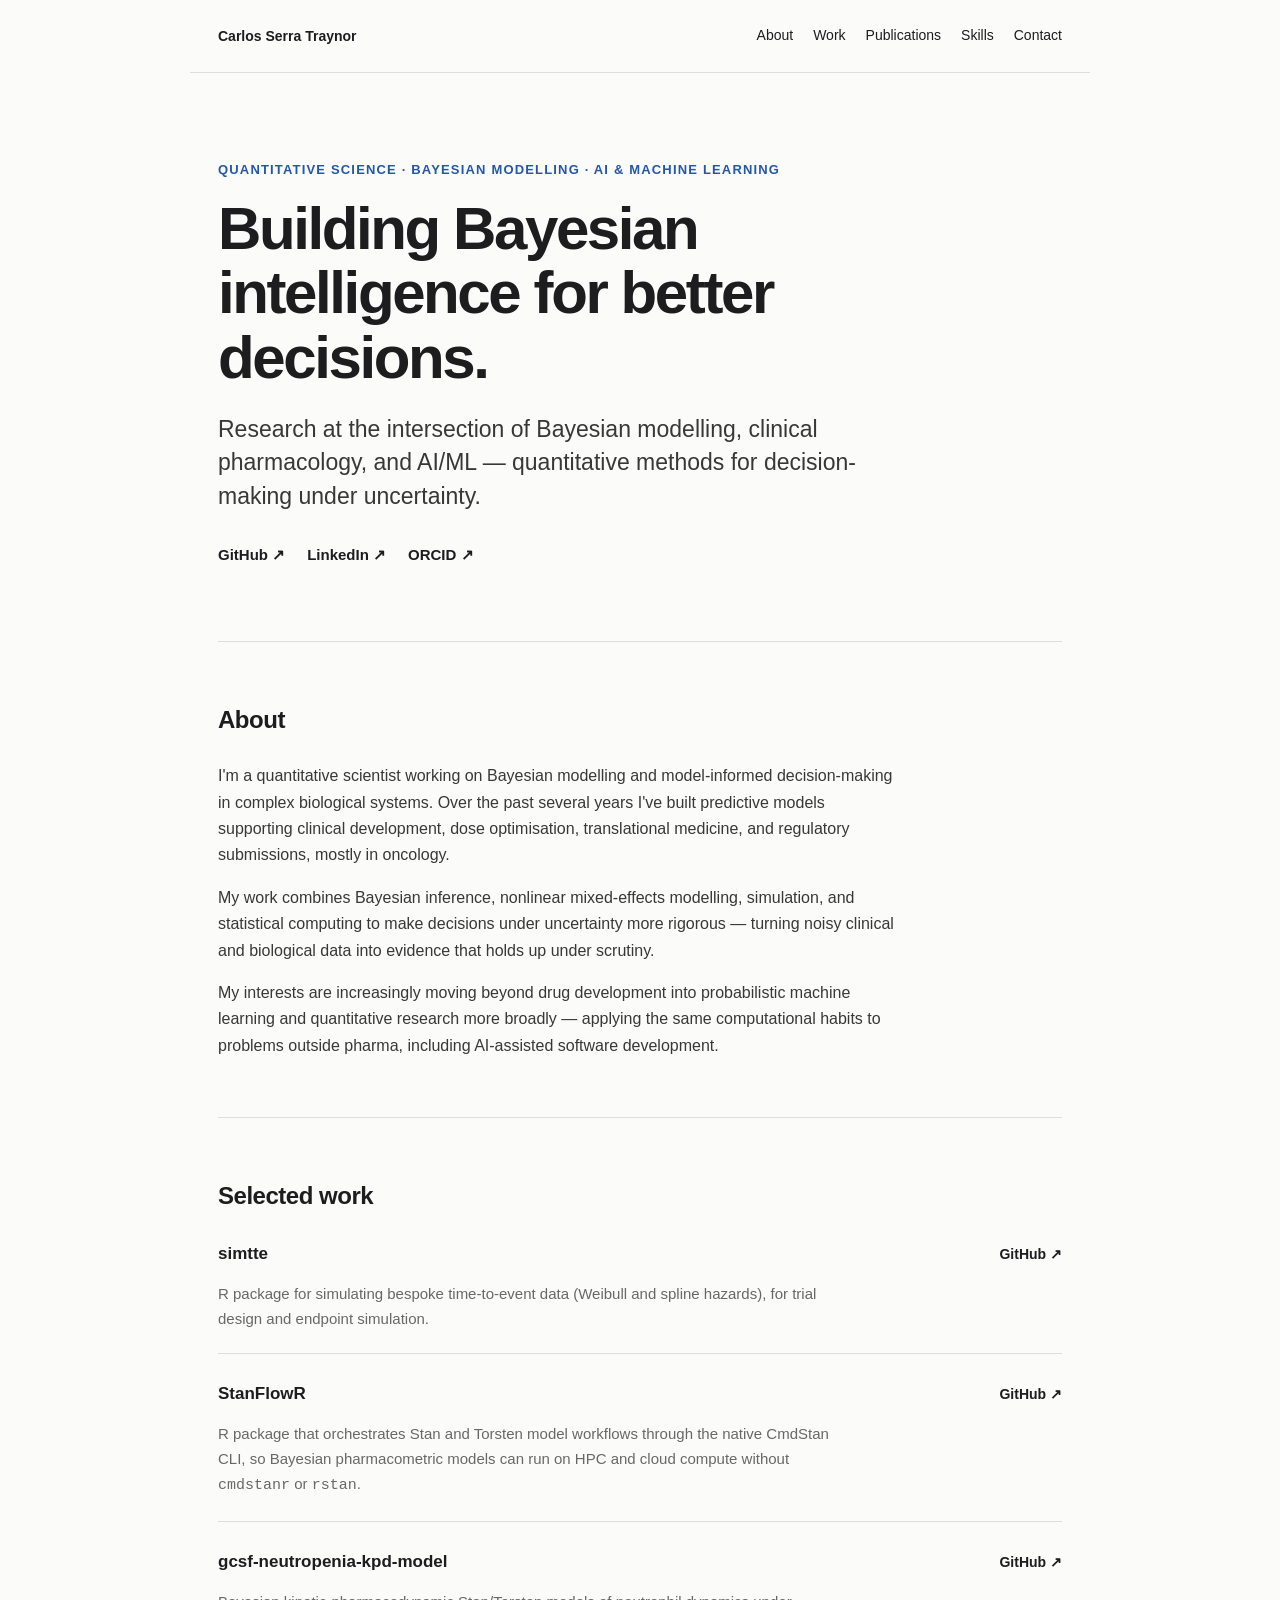
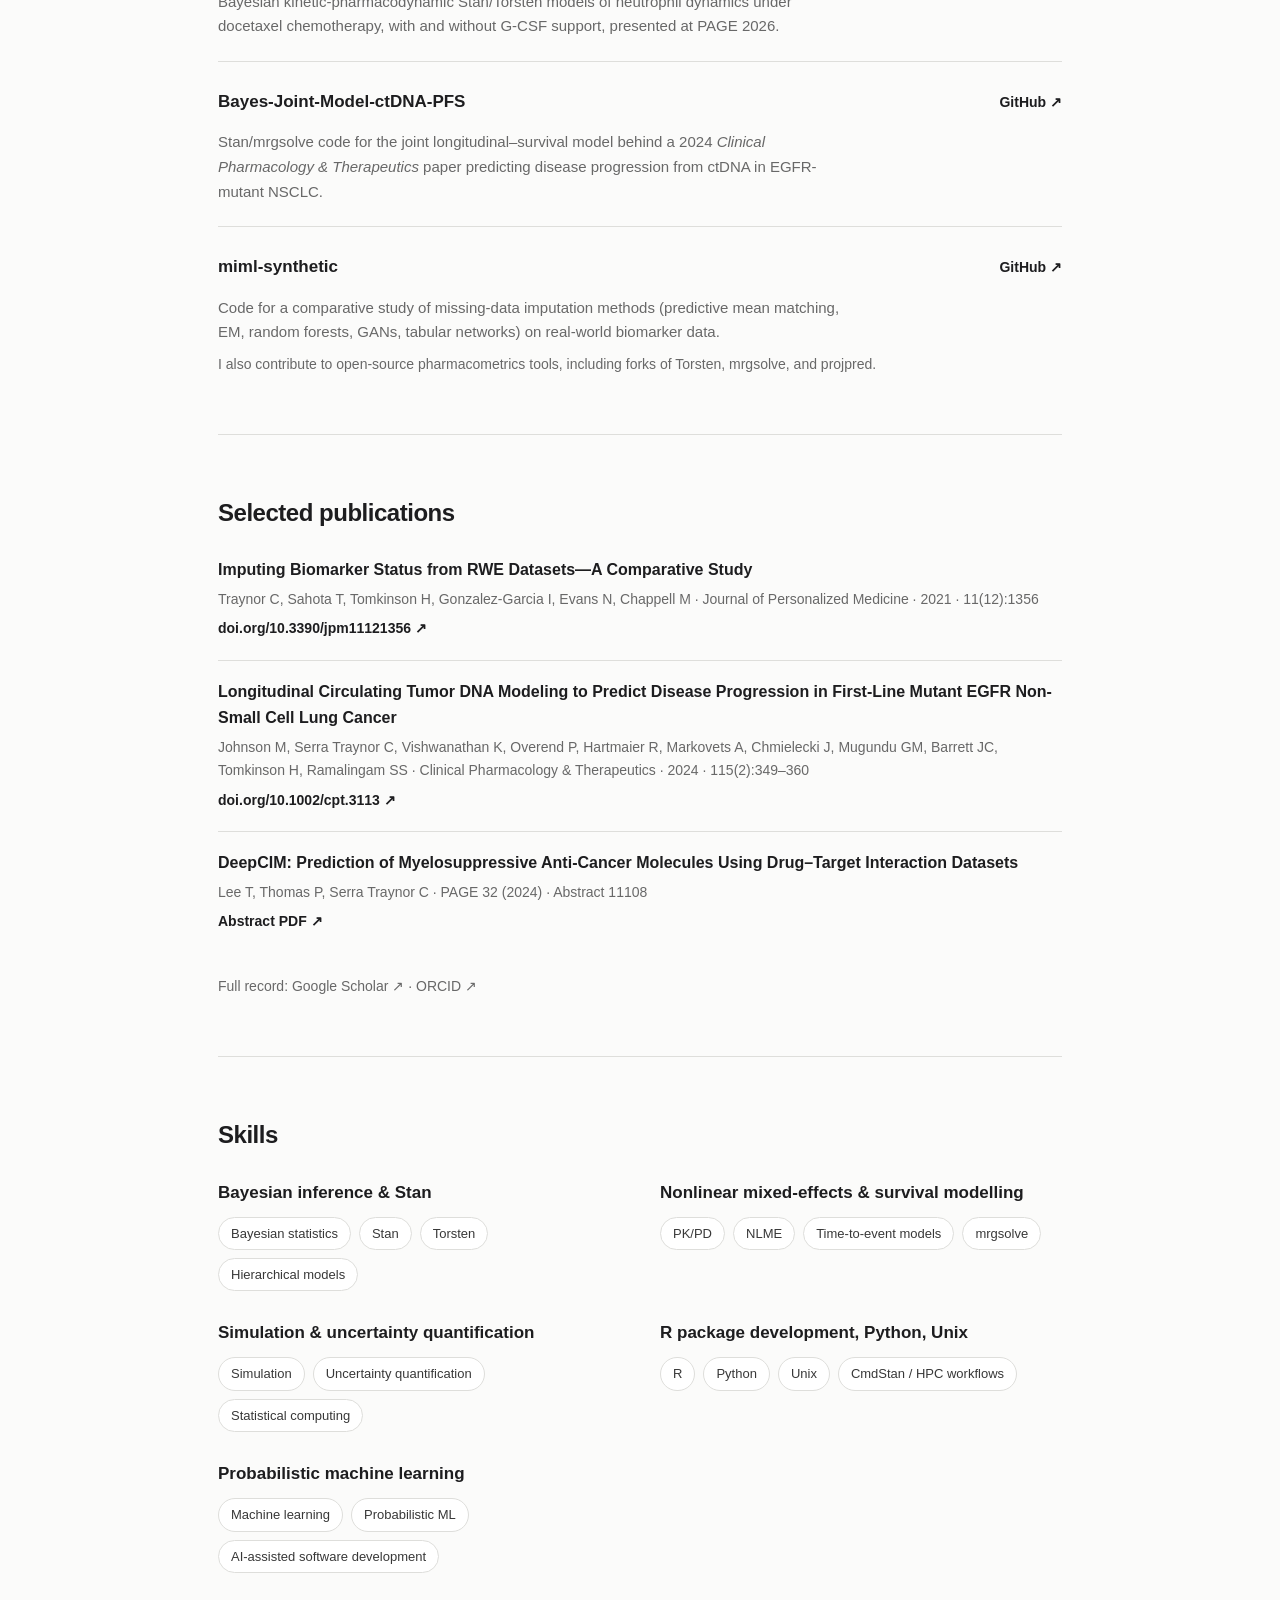
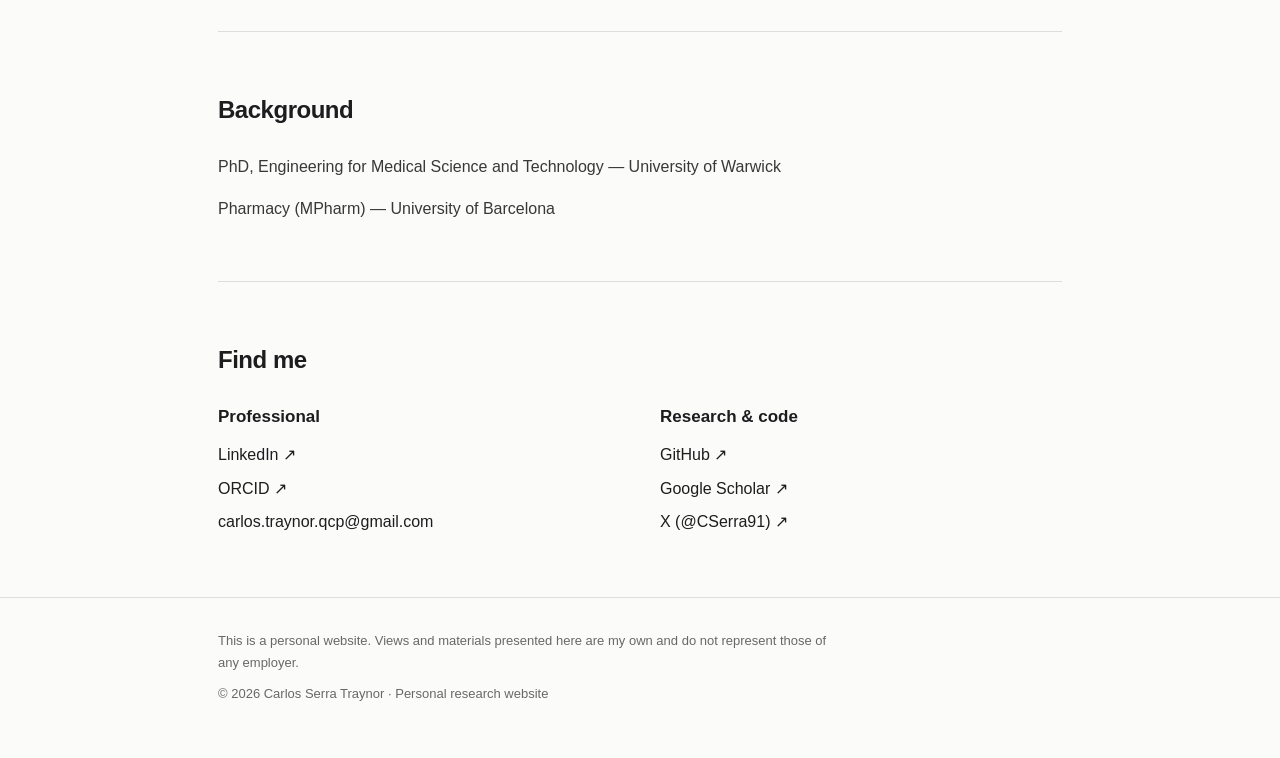
==== index.html @ ec0debb1 "Initial website" ====
<!doctype html>
<html lang="en">
<head>
  <meta charset="utf-8">
  <meta name="viewport" content="width=device-width, initial-scale=1">
  <meta name="description" content="Personal research site of Carlos Serra Traynor — Bayesian modelling, pharmacometrics, and AI/ML research, software, and publications.">
  <meta name="color-scheme" content="light dark">
  <link rel="canonical" href="https://csetraynor.github.io/">
  <title>Carlos Serra Traynor — Quantitative Scientist</title>

  <!-- Open Graph -->
  <meta property="og:type" content="profile">
  <meta property="og:title" content="Carlos Serra Traynor — Quantitative Scientist">
  <meta property="og:description" content="Bayesian modelling, pharmacometrics, and AI/ML research, software, and publications.">
  <meta property="og:url" content="https://csetraynor.github.io/">
  <meta property="og:site_name" content="Carlos Serra Traynor">

  <!-- Twitter -->
  <meta name="twitter:card" content="summary">
  <meta name="twitter:title" content="Carlos Serra Traynor — Quantitative Scientist">
  <meta name="twitter:description" content="Bayesian modelling, pharmacometrics, and AI/ML research, software, and publications.">
  <meta name="twitter:site" content="@CSerra91">

  <script type="application/ld+json">
  {
    "@context": "https://schema.org",
    "@type": "Person",
    "name": "Carlos Serra Traynor",
    "jobTitle": "Quantitative Scientist",
    "description": "Quantitative scientist working on Bayesian modelling, clinical pharmacology, and AI & machine learning.",
    "url": "https://csetraynor.github.io/",
    "email": "mailto:carlos.traynor.qcp@gmail.com",
    "sameAs": [
      "https://github.com/csetraynor",
      "https://x.com/CSerra91",
      "https://www.linkedin.com/in/carlos-serra-traynor/",
      "https://orcid.org/0000-0002-3753-7552",
      "https://scholar.google.com/citations?user=WjwRvO8AAAAJ&hl=en"
    ],
    "alumniOf": [
      { "@type": "CollegeOrUniversity", "name": "University of Warwick" },
      { "@type": "CollegeOrUniversity", "name": "University of Barcelona" }
    ]
  }
  </script>

  <style>
    :root {
      --bg: #fbfbfa;
      --surface: #ffffff;
      --text: #1d1d1f;
      --text-lead: #383838;
      --muted: #686868;
      --line: #dededb;
      --accent: #2457a6;
      --accent-contrast: #ffffff;
      --focus: #b3560c;
      --max: 900px;
    }

    @media (prefers-color-scheme: dark) {
      :root:not([data-theme="light"]) {
        --bg: #16171a;
        --surface: #1d1e22;
        --text: #eeeeef;
        --text-lead: #d3d3d6;
        --muted: #9a9aa0;
        --line: #33343a;
        --accent: #7aa7e6;
        --accent-contrast: #10131c;
        --focus: #ffb454;
      }
    }
    :root[data-theme="dark"] {
      --bg: #16171a;
      --surface: #1d1e22;
      --text: #eeeeef;
      --text-lead: #d3d3d6;
      --muted: #9a9aa0;
      --line: #33343a;
      --accent: #7aa7e6;
      --accent-contrast: #10131c;
      --focus: #ffb454;
    }

    * { box-sizing: border-box; }

    html {
      scroll-behavior: smooth;
    }
    @media (prefers-reduced-motion: reduce) {
      html { scroll-behavior: auto; }
      * { animation-duration: 0.001ms !important; animation-iteration-count: 1 !important; transition-duration: 0.001ms !important; }
    }

    body {
      margin: 0;
      background: var(--bg);
      color: var(--text);
      font-family: -apple-system, BlinkMacSystemFont, "Segoe UI", Helvetica, Arial, sans-serif;
      line-height: 1.65;
    }

    .wrap { max-width: var(--max); margin: 0 auto; padding-left: 28px; padding-right: 28px; }

    .skip-link {
      position: absolute; left: -9999px; top: 0; z-index: 100;
      background: var(--accent); color: var(--accent-contrast);
      padding: 12px 18px; border-radius: 0 0 6px 0; font-size: 14px; font-weight: 600;
    }
    .skip-link:focus {
      left: 0;
    }

    a { color: inherit; text-decoration: none; border-bottom: 1px solid transparent; }
    a:hover { color: var(--accent); border-bottom-color: var(--accent); }
    a:focus-visible,
    button:focus-visible {
      outline: 2px solid var(--focus);
      outline-offset: 3px;
      border-radius: 2px;
    }

    nav {
      display: flex; justify-content: space-between; align-items: center;
      padding-top: 24px; padding-bottom: 24px; border-bottom: 1px solid var(--line);
      font-size: 14px;
    }
    nav .name { font-weight: 650; }
    nav .links { display: flex; gap: 20px; flex-wrap: wrap; }

    .hero { padding: 86px 0 72px; }
    .eyebrow {
      color: var(--accent); font-size: 13px; font-weight: 700;
      letter-spacing: .09em; text-transform: uppercase;
    }
    h1 {
      font-size: clamp(38px, 6.5vw, 60px); line-height: 1.08;
      letter-spacing: -.04em; margin: 14px 0 22px; max-width: 780px;
    }
    .lead {
      font-size: clamp(19px, 2.5vw, 23px); line-height: 1.45;
      max-width: 700px; color: var(--text-lead);
    }
    .hero-links {
      margin-top: 30px; display: flex; flex-wrap: wrap; gap: 10px 22px; font-size: 15px;
    }
    .hero-links a { font-weight: 600; }

    section { padding: 58px 0; border-top: 1px solid var(--line); }
    section > h2:first-child,
    section > .section-head { margin-top: 0; }
    h2 { font-size: 24px; letter-spacing: -.02em; margin: 0 0 24px; }
    h3 { font-size: 17px; margin: 0 0 6px; }
    p { margin: 0 0 16px; }
    p:last-child { margin-bottom: 0; }

    .prose { max-width: 680px; }
    .prose p { color: var(--text-lead); }

    .work-list {
      display: grid; gap: 26px;
    }
    .work-item {
      display: grid; grid-template-columns: 1fr auto; gap: 8px 20px;
      align-items: baseline; padding-bottom: 22px; border-bottom: 1px solid var(--line);
    }
    .work-item:last-child { border-bottom: 0; padding-bottom: 0; }
    .work-item h3 { grid-column: 1; }
    .work-item .work-link { grid-column: 2; grid-row: 1; font-size: 14px; font-weight: 600; white-space: nowrap; }
    .work-item p { grid-column: 1 / -1; color: var(--muted); font-size: 15px; max-width: 640px; }
    .contrib-note { margin-top: 8px; color: var(--muted); font-size: 14px; }

    .publication {
      padding: 18px 0; border-top: 1px solid var(--line);
    }
    .publication:first-of-type { border-top: 0; padding-top: 0; }
    .pub-title { font-weight: 600; }
    .pub-meta { color: var(--muted); font-size: 14px; margin-top: 5px; }
    .pub-link { font-size: 14px; font-weight: 600; display: inline-block; margin-top: 6px; }
    .pub-note { margin-top: 22px; color: var(--muted); font-size: 14px; }

    .skills-grid {
      display: grid; grid-template-columns: repeat(2, minmax(0, 1fr)); gap: 28px 40px;
    }
    .skill-group h3 { margin-bottom: 10px; }
    .pill-list { display: flex; flex-wrap: wrap; gap: 8px; }
    .pill {
      border: 1px solid var(--line); border-radius: 999px;
      padding: 5px 12px; font-size: 13px; color: var(--text-lead);
      background: var(--surface);
    }

    .contact-grid {
      display: grid; grid-template-columns: repeat(2, minmax(0, 1fr)); gap: 28px 40px;
    }
    .contact-grid h3 { margin-bottom: 8px; }
    .contact-grid p { margin: 0; }
    .contact-grid a { display: inline-block; padding: 3px 0; }

    footer {
      border-top: 1px solid var(--line); padding: 32px 0 55px;
      color: var(--muted); font-size: 13px;
    }
    footer .disclaimer { margin: 0 0 10px; max-width: 620px; }
    footer .copyright { margin: 0; }

    @media (max-width: 650px) {
      .wrap { padding-left: 20px; padding-right: 20px; }
      nav .links { gap: 14px; font-size: 13px; }
      .hero { padding: 54px 0 46px; }
      .skills-grid, .contact-grid { grid-template-columns: 1fr; gap: 24px; }
      .work-item { grid-template-columns: 1fr; }
      .work-item .work-link { grid-column: 1; grid-row: auto; }
    }
  </style>
</head>

<body>
  <a class="skip-link" href="#main">Skip to content</a>
  <header class="site-header">
    <nav class="wrap" aria-label="Section navigation">
      <div class="name">Carlos Serra Traynor</div>
      <div class="links">
        <a href="#about">About</a>
        <a href="#work">Work</a>
        <a href="#publications">Publications</a>
        <a href="#skills">Skills</a>
        <a href="#contact">Contact</a>
      </div>
    </nav>
  </header>

  <main id="main" class="wrap">
    <div class="hero">
      <p class="eyebrow">Quantitative Science · Bayesian Modelling · AI &amp; Machine Learning</p>
      <h1>Building Bayesian intelligence for better decisions.</h1>
      <p class="lead">
        Research at the intersection of Bayesian modelling, clinical pharmacology,
        and AI/ML — quantitative methods for decision-making under uncertainty.
      </p>
      <div class="hero-links">
        <a href="https://github.com/csetraynor" rel="me noopener" target="_blank">GitHub ↗</a>
        <a href="https://www.linkedin.com/in/carlos-serra-traynor/" rel="me noopener" target="_blank">LinkedIn ↗</a>
        <a href="https://orcid.org/0000-0002-3753-7552" rel="me noopener" target="_blank">ORCID ↗</a>
      </div>
    </div>

    <section id="about" aria-labelledby="about-heading">
      <h2 id="about-heading">About</h2>
      <div class="prose">
        <p>
          I'm a quantitative scientist working on Bayesian modelling and
          model-informed decision-making in complex biological systems. Over
          the past several years I've built predictive models supporting
          clinical development, dose optimisation, translational medicine, and
          regulatory submissions, mostly in oncology.
        </p>
        <p>
          My work combines Bayesian inference, nonlinear mixed-effects
          modelling, simulation, and statistical computing to make
          decisions under uncertainty more rigorous — turning noisy clinical
          and biological data into evidence that holds up under scrutiny.
        </p>
        <p>
          My interests are increasingly moving beyond drug development into
          probabilistic machine learning and quantitative research more
          broadly — applying the same computational habits to problems
          outside pharma, including AI-assisted software development.
        </p>
      </div>
    </section>

    <section id="work" aria-labelledby="work-heading">
      <h2 id="work-heading">Selected work</h2>
      <div class="work-list">
        <div class="work-item">
          <h3>simtte</h3>
          <a class="work-link" href="https://github.com/csetraynor/simtte" rel="noopener" target="_blank">GitHub ↗</a>
          <p>R package for simulating bespoke time-to-event data (Weibull and spline hazards), for trial design and endpoint simulation.</p>
        </div>
        <div class="work-item">
          <h3>StanFlowR</h3>
          <a class="work-link" href="https://github.com/csetraynor/StanFlowR" rel="noopener" target="_blank">GitHub ↗</a>
          <p>R package that orchestrates Stan and Torsten model workflows through the native CmdStan CLI, so Bayesian pharmacometric models can run on HPC and cloud compute without <code>cmdstanr</code> or <code>rstan</code>.</p>
        </div>
        <div class="work-item">
          <h3>gcsf-neutropenia-kpd-model</h3>
          <a class="work-link" href="https://github.com/csetraynor/gcsf-neutropenia-kpd-model" rel="noopener" target="_blank">GitHub ↗</a>
          <p>Bayesian kinetic-pharmacodynamic Stan/Torsten models of neutrophil dynamics under docetaxel chemotherapy, with and without G-CSF support, presented at PAGE 2026.</p>
        </div>
        <div class="work-item">
          <h3>Bayes-Joint-Model-ctDNA-PFS</h3>
          <a class="work-link" href="https://github.com/csetraynor/Bayes-Joint-Model-ctDNA-PFS" rel="noopener" target="_blank">GitHub ↗</a>
          <p>Stan/mrgsolve code for the joint longitudinal–survival model behind a 2024 <em>Clinical Pharmacology &amp; Therapeutics</em> paper predicting disease progression from ctDNA in EGFR-mutant NSCLC.</p>
        </div>
        <div class="work-item">
          <h3>miml-synthetic</h3>
          <a class="work-link" href="https://github.com/csetraynor/miml-synthetic" rel="noopener" target="_blank">GitHub ↗</a>
          <p>Code for a comparative study of missing-data imputation methods (predictive mean matching, EM, random forests, GANs, tabular networks) on real-world biomarker data.</p>
        </div>
      </div>
      <p class="contrib-note">I also contribute to open-source pharmacometrics tools, including forks of <a href="https://github.com/metrumresearchgroup/Torsten" rel="noopener" target="_blank">Torsten</a>, <a href="https://github.com/metrumresearchgroup/mrgsolve" rel="noopener" target="_blank">mrgsolve</a>, and <a href="https://github.com/stan-dev/projpred" rel="noopener" target="_blank">projpred</a>.</p>
    </section>

    <section id="publications" aria-labelledby="publications-heading">
      <h2 id="publications-heading">Selected publications</h2>

      <div class="publication">
        <div class="pub-title">Imputing Biomarker Status from RWE Datasets—A Comparative Study</div>
        <div class="pub-meta">Traynor C, Sahota T, Tomkinson H, Gonzalez-Garcia I, Evans N, Chappell M · Journal of Personalized Medicine · 2021 · 11(12):1356</div>
        <a class="pub-link" href="https://doi.org/10.3390/jpm11121356" rel="noopener" target="_blank">doi.org/10.3390/jpm11121356 ↗</a>
      </div>

      <div class="publication">
        <div class="pub-title">Longitudinal Circulating Tumor DNA Modeling to Predict Disease Progression in First-Line Mutant EGFR Non-Small Cell Lung Cancer</div>
        <div class="pub-meta">Johnson M, Serra Traynor C, Vishwanathan K, Overend P, Hartmaier R, Markovets A, Chmielecki J, Mugundu GM, Barrett JC, Tomkinson H, Ramalingam SS · Clinical Pharmacology &amp; Therapeutics · 2024 · 115(2):349–360</div>
        <a class="pub-link" href="https://doi.org/10.1002/cpt.3113" rel="noopener" target="_blank">doi.org/10.1002/cpt.3113 ↗</a>
      </div>

      <div class="publication">
        <div class="pub-title">DeepCIM: Prediction of Myelosuppressive Anti-Cancer Molecules Using Drug–Target Interaction Datasets</div>
        <div class="pub-meta">Lee T, Thomas P, Serra Traynor C · PAGE 32 (2024) · Abstract 11108</div>
        <a class="pub-link" href="https://www.page-meeting.org/wp-content/uploads/pdf_abstracts/11108-abstract.pdf" rel="noopener" target="_blank">Abstract PDF ↗</a>
      </div>

      <p class="pub-note">Full record: <a href="https://scholar.google.com/citations?user=WjwRvO8AAAAJ&amp;hl=en" rel="noopener" target="_blank">Google Scholar ↗</a> · <a href="https://orcid.org/0000-0002-3753-7552" rel="noopener" target="_blank">ORCID ↗</a></p>
    </section>

    <section id="skills" aria-labelledby="skills-heading">
      <h2 id="skills-heading">Skills</h2>
      <div class="skills-grid">
        <div class="skill-group">
          <h3>Bayesian inference &amp; Stan</h3>
          <div class="pill-list">
            <span class="pill">Bayesian statistics</span>
            <span class="pill">Stan</span>
            <span class="pill">Torsten</span>
            <span class="pill">Hierarchical models</span>
          </div>
        </div>
        <div class="skill-group">
          <h3>Nonlinear mixed-effects &amp; survival modelling</h3>
          <div class="pill-list">
            <span class="pill">PK/PD</span>
            <span class="pill">NLME</span>
            <span class="pill">Time-to-event models</span>
            <span class="pill">mrgsolve</span>
          </div>
        </div>
        <div class="skill-group">
          <h3>Simulation &amp; uncertainty quantification</h3>
          <div class="pill-list">
            <span class="pill">Simulation</span>
            <span class="pill">Uncertainty quantification</span>
            <span class="pill">Statistical computing</span>
          </div>
        </div>
        <div class="skill-group">
          <h3>R package development, Python, Unix</h3>
          <div class="pill-list">
            <span class="pill">R</span>
            <span class="pill">Python</span>
            <span class="pill">Unix</span>
            <span class="pill">CmdStan / HPC workflows</span>
          </div>
        </div>
        <div class="skill-group">
          <h3>Probabilistic machine learning</h3>
          <div class="pill-list">
            <span class="pill">Machine learning</span>
            <span class="pill">Probabilistic ML</span>
            <span class="pill">AI-assisted software development</span>
          </div>
        </div>
      </div>
    </section>

    <section id="background" aria-labelledby="background-heading">
      <h2 id="background-heading">Background</h2>
      <div class="prose">
        <p>PhD, Engineering for Medical Science and Technology — University of Warwick</p>
        <p>Pharmacy (MPharm) — University of Barcelona</p>
      </div>
    </section>

    <section id="contact" aria-labelledby="contact-heading">
      <h2 id="contact-heading">Find me</h2>
      <div class="contact-grid">
        <div>
          <h3>Professional</h3>
          <p>
            <a href="https://www.linkedin.com/in/carlos-serra-traynor/" rel="me noopener" target="_blank">LinkedIn ↗</a><br>
            <a href="https://orcid.org/0000-0002-3753-7552" rel="me noopener" target="_blank">ORCID ↗</a><br>
            <a href="mailto:carlos.traynor.qcp@gmail.com" rel="me">carlos.traynor.qcp@gmail.com</a>
          </p>
        </div>
        <div>
          <h3>Research &amp; code</h3>
          <p>
            <a href="https://github.com/csetraynor" rel="me noopener" target="_blank">GitHub ↗</a><br>
            <a href="https://scholar.google.com/citations?user=WjwRvO8AAAAJ&amp;hl=en" rel="noopener" target="_blank">Google Scholar ↗</a><br>
            <a href="https://x.com/CSerra91" rel="me noopener" target="_blank">X (@CSerra91) ↗</a>
          </p>
        </div>
      </div>
    </section>
  </main>

  <footer class="site-footer">
    <div class="wrap">
      <p class="disclaimer">This is a personal website. Views and materials presented here are my own and do not represent those of any employer.</p>
      <p class="copyright">© 2026 Carlos Serra Traynor · Personal research website</p>
    </div>
  </footer>
</body>
</html>
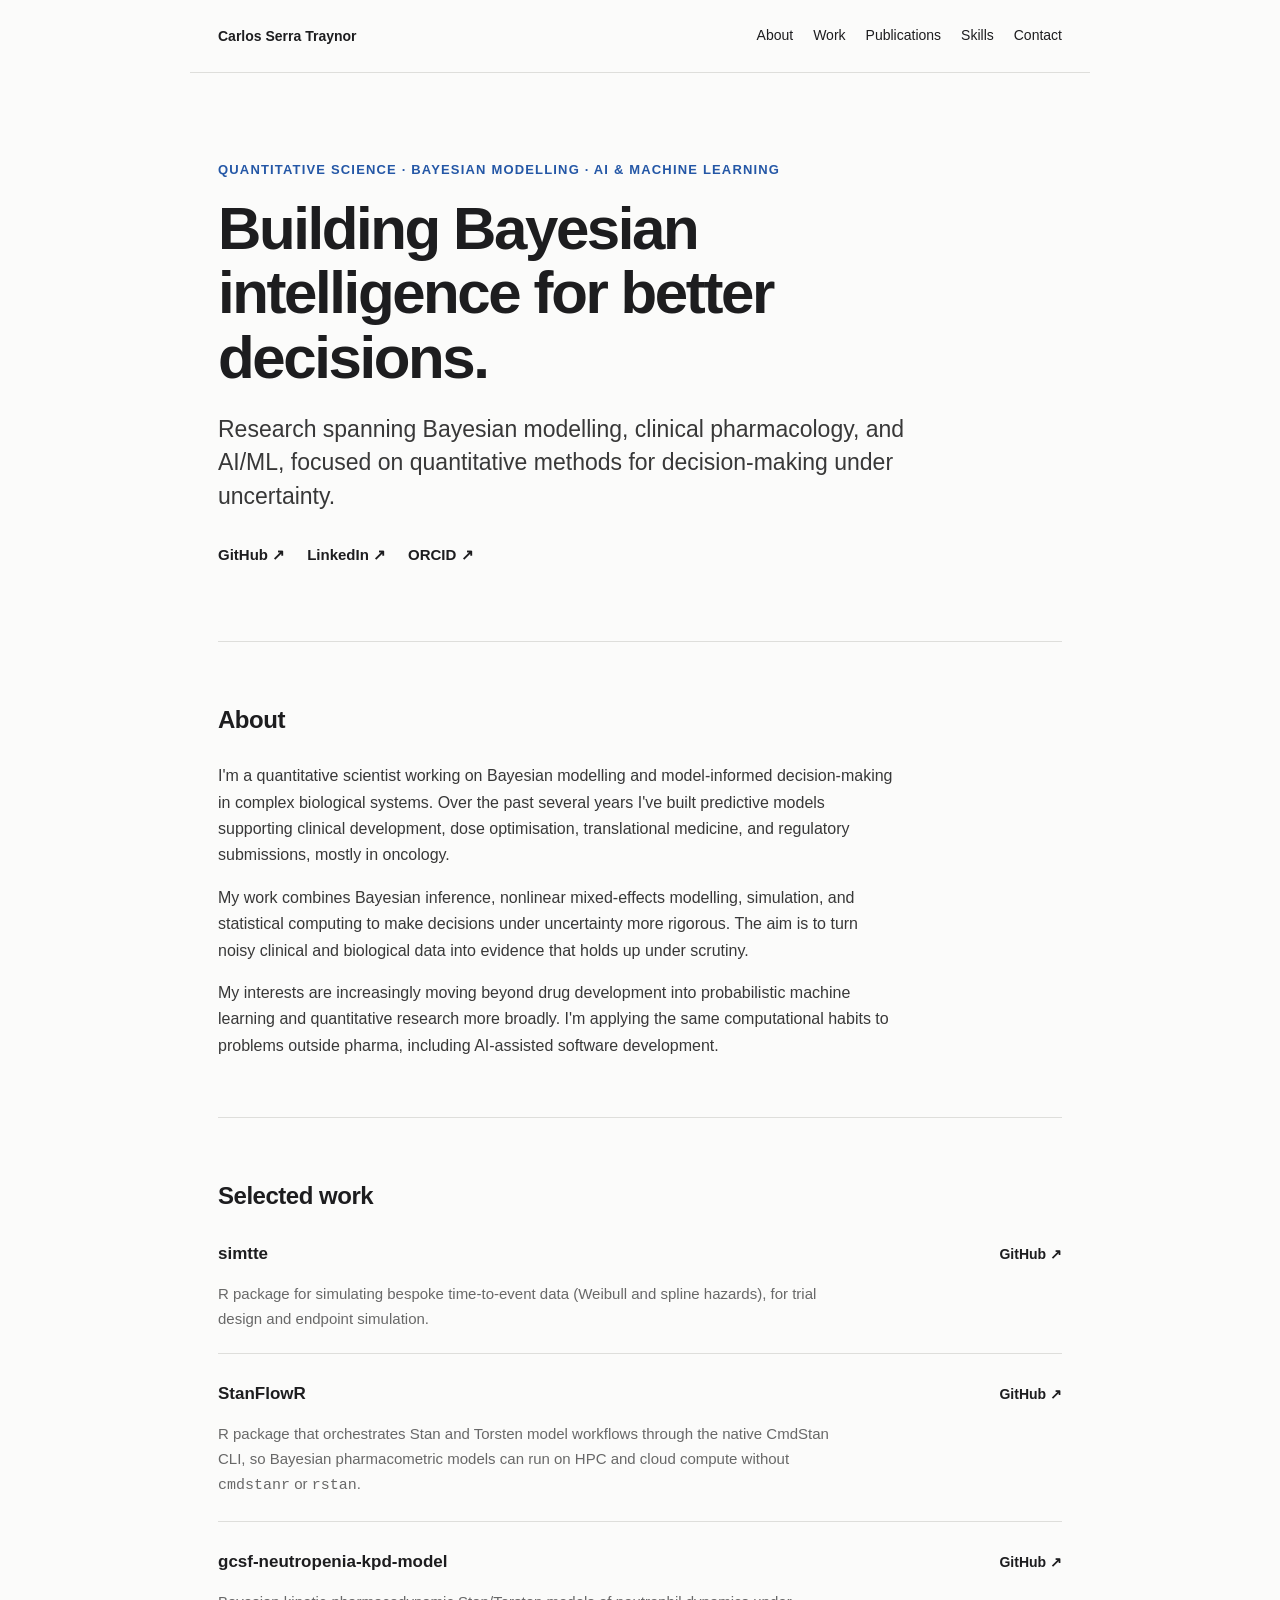
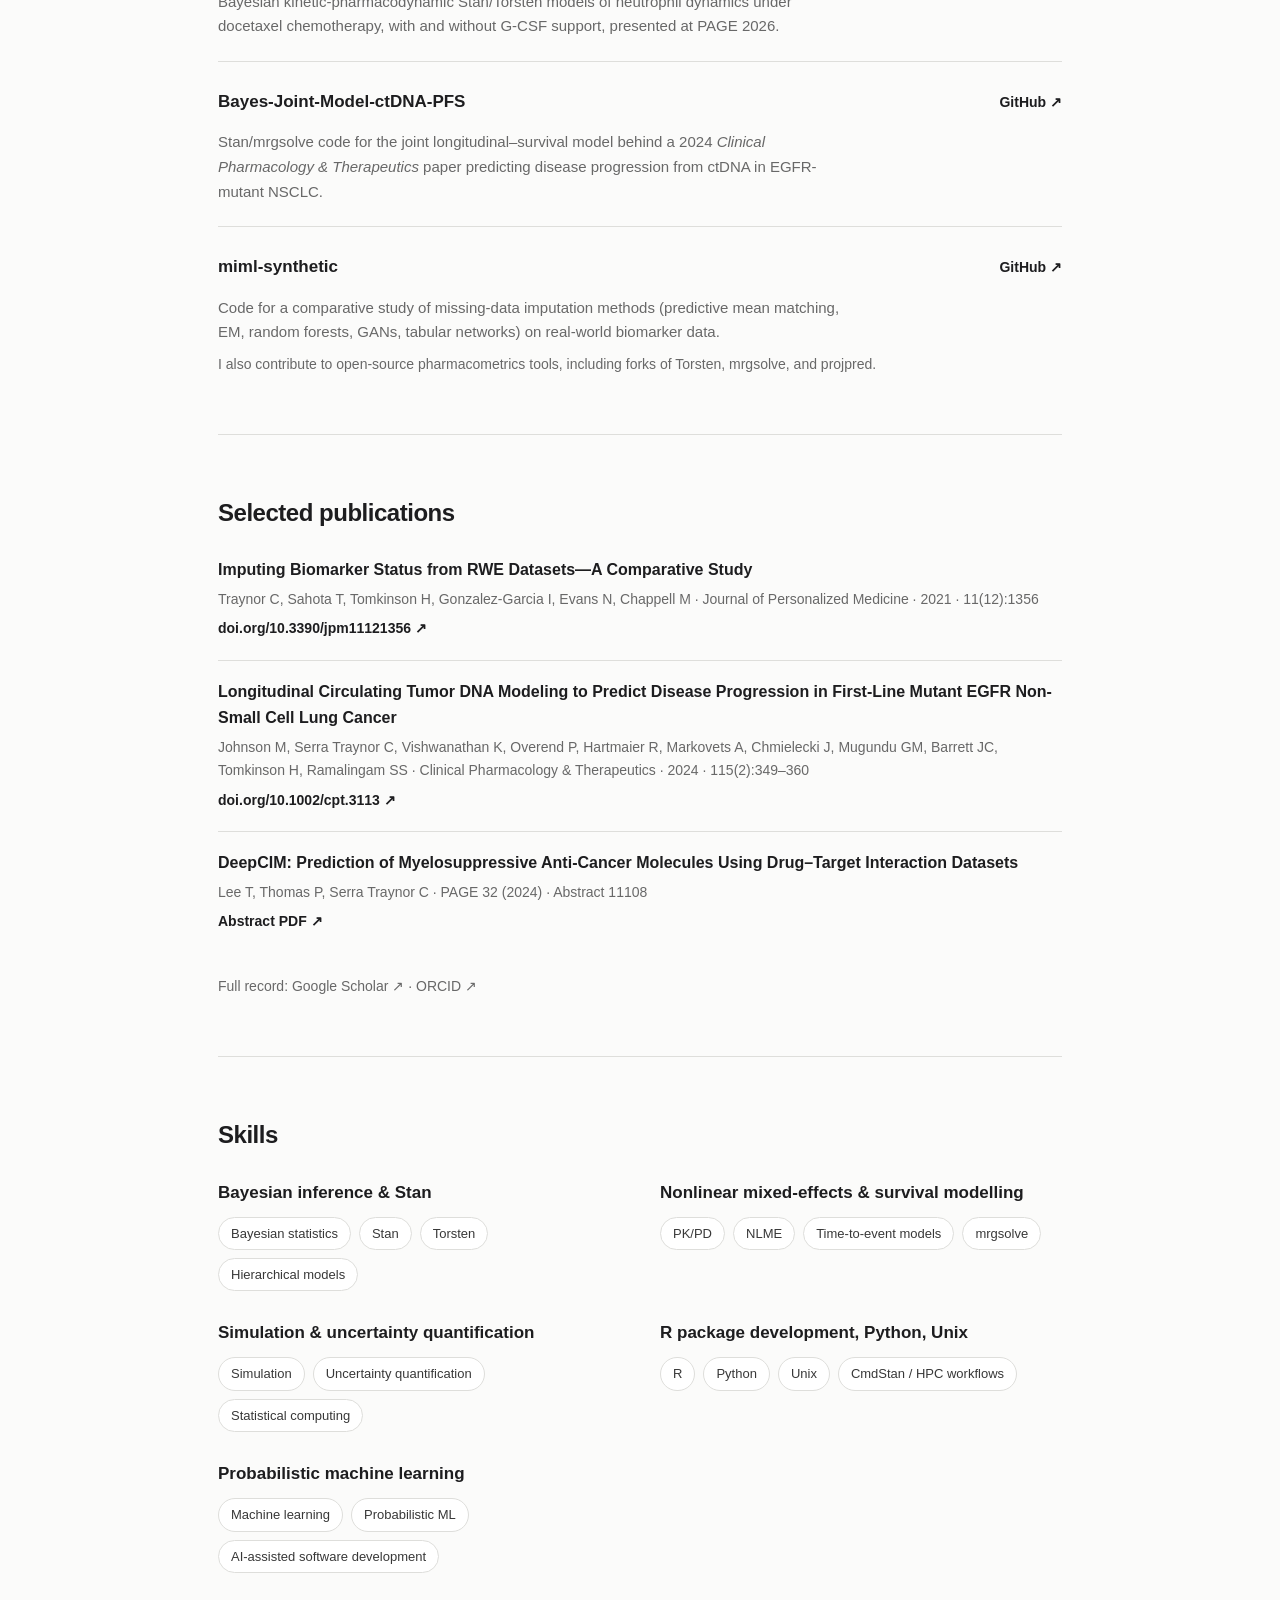
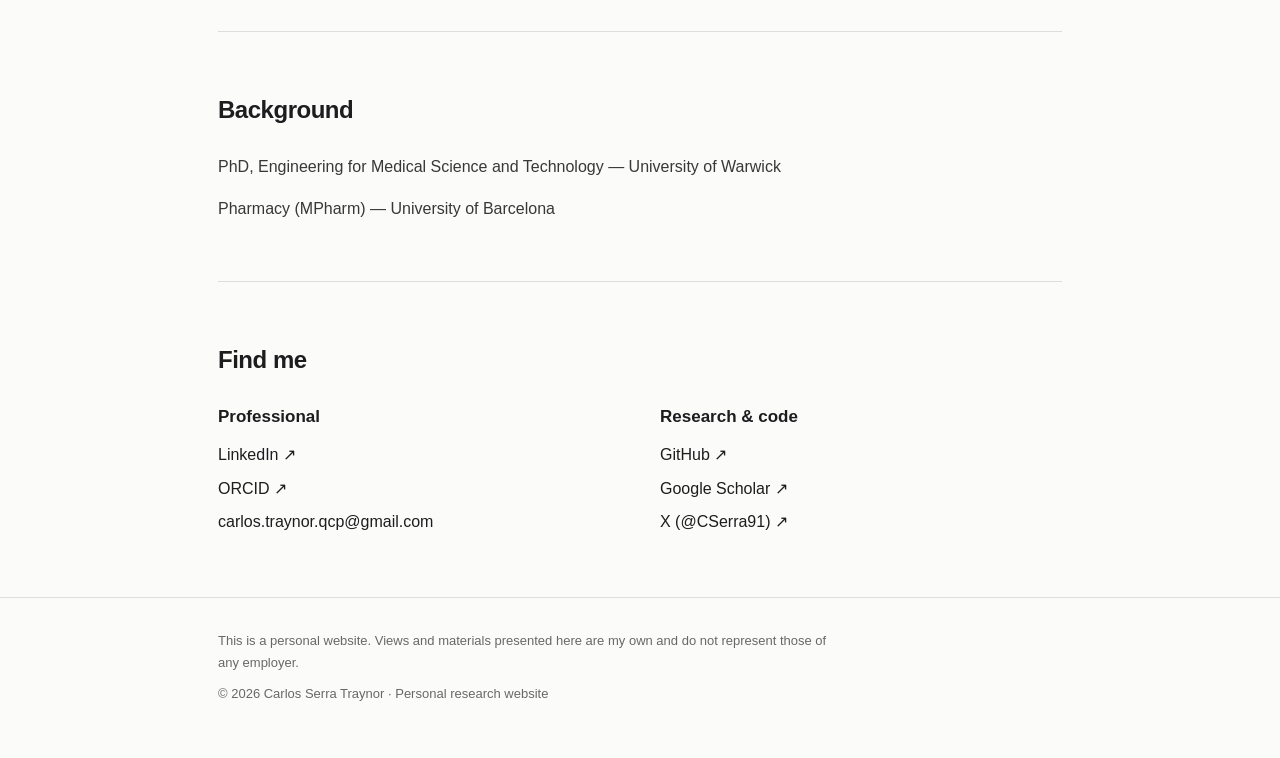
==== commit c132fd65: "update about" ====
--- a/index.html
+++ b/index.html
@@ -236,8 +236,8 @@
       <p class="eyebrow">Quantitative Science · Bayesian Modelling · AI &amp; Machine Learning</p>
       <h1>Building Bayesian intelligence for better decisions.</h1>
       <p class="lead">
-        Research at the intersection of Bayesian modelling, clinical pharmacology,
-        and AI/ML — quantitative methods for decision-making under uncertainty.
+        Research spanning Bayesian modelling, clinical pharmacology, and AI/ML, 
+        focused on quantitative methods for decision-making under uncertainty.
       </p>
       <div class="hero-links">
         <a href="https://github.com/csetraynor" rel="me noopener" target="_blank">GitHub ↗</a>
@@ -258,14 +258,14 @@
         </p>
         <p>
           My work combines Bayesian inference, nonlinear mixed-effects
-          modelling, simulation, and statistical computing to make
-          decisions under uncertainty more rigorous — turning noisy clinical
+          modelling, simulation, and statistical computing to make decisions
+          under uncertainty more rigorous. The aim is to turn noisy clinical
           and biological data into evidence that holds up under scrutiny.
         </p>
         <p>
           My interests are increasingly moving beyond drug development into
           probabilistic machine learning and quantitative research more
-          broadly — applying the same computational habits to problems
+          broadly. I'm applying the same computational habits to problems
           outside pharma, including AI-assisted software development.
         </p>
       </div>
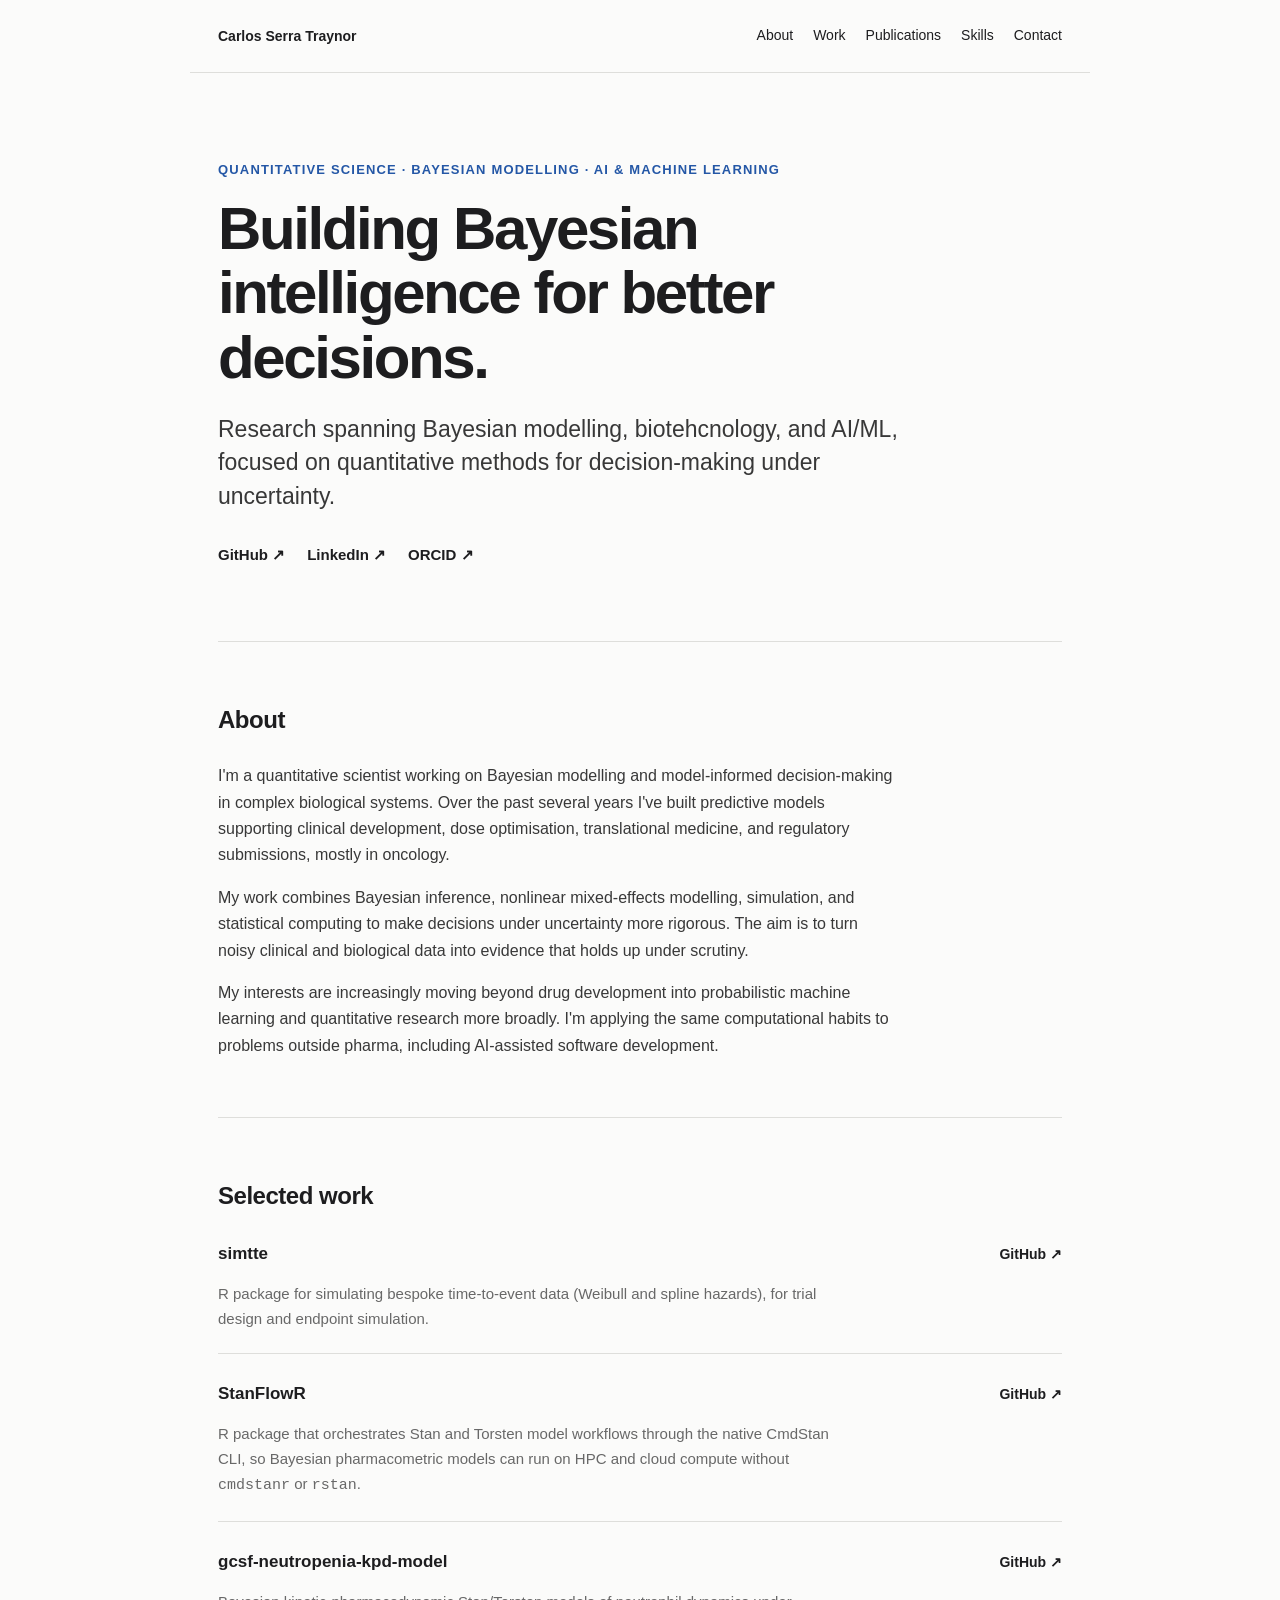
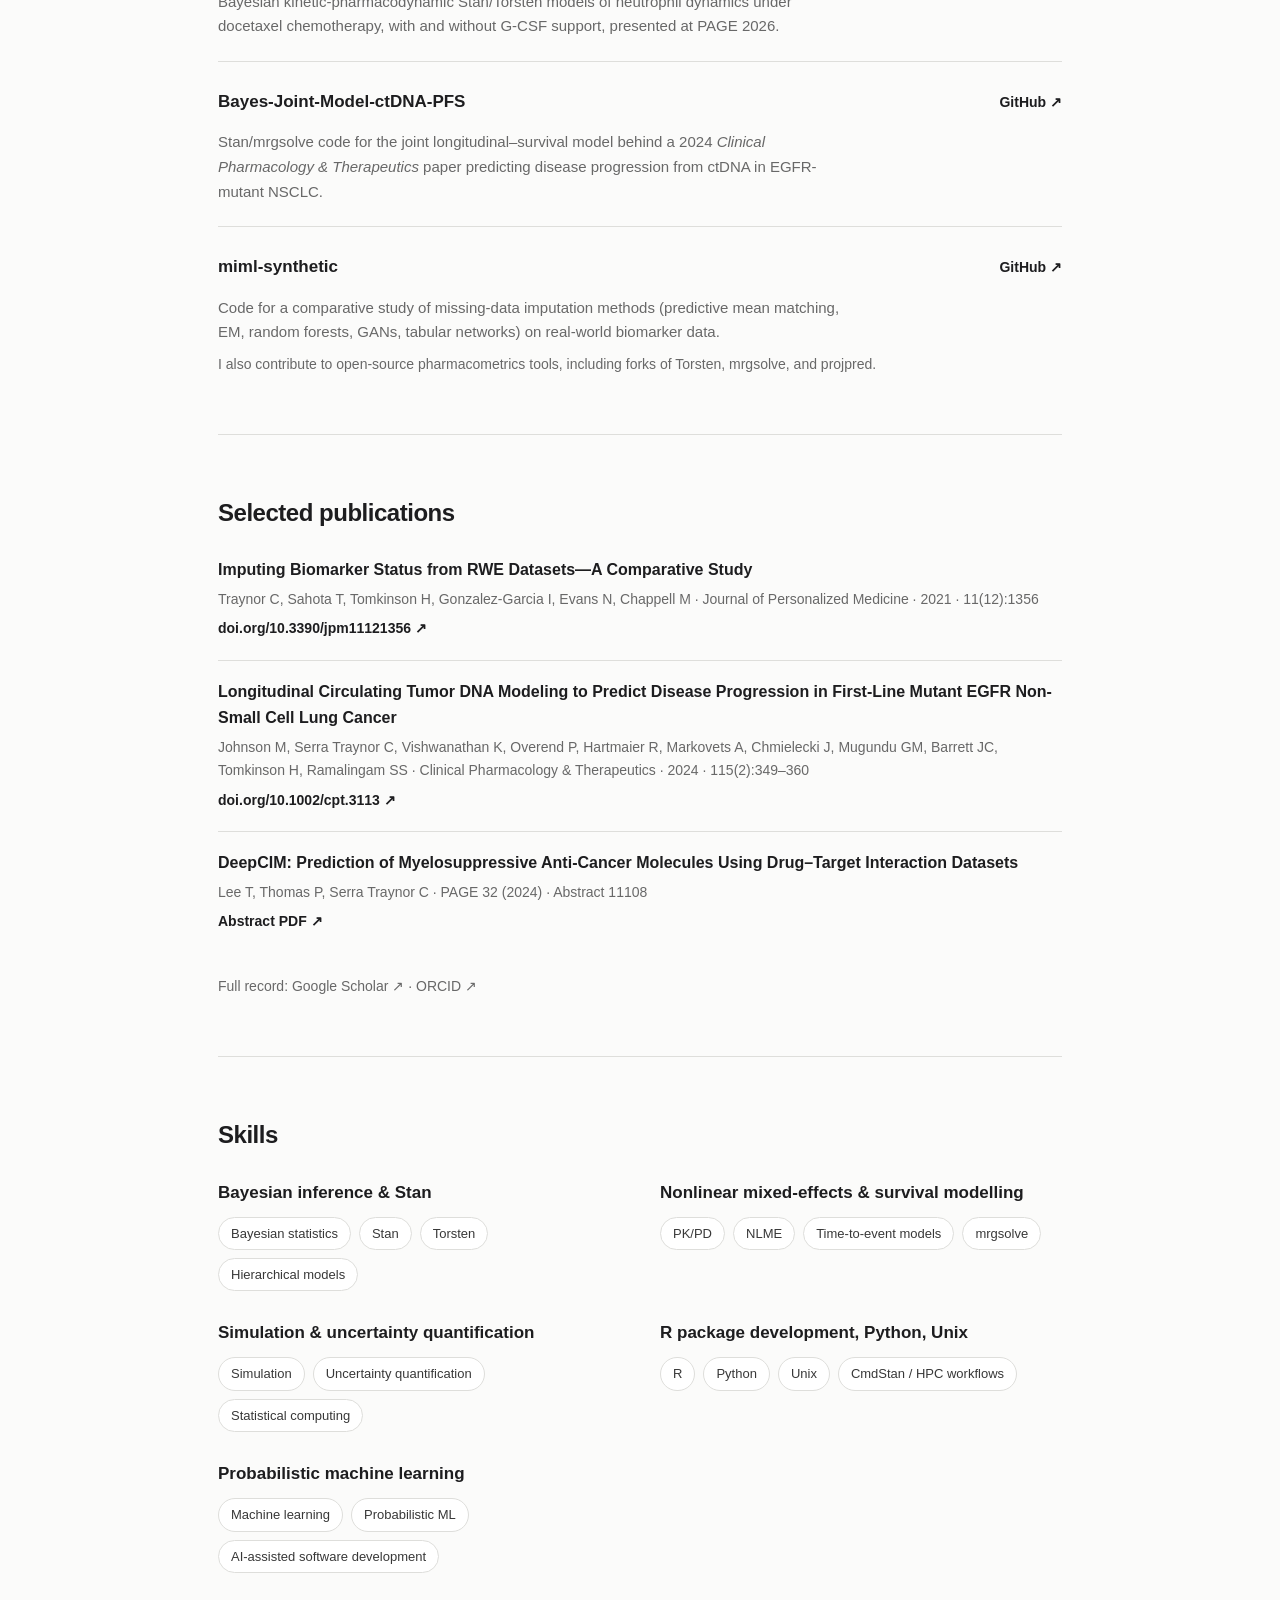
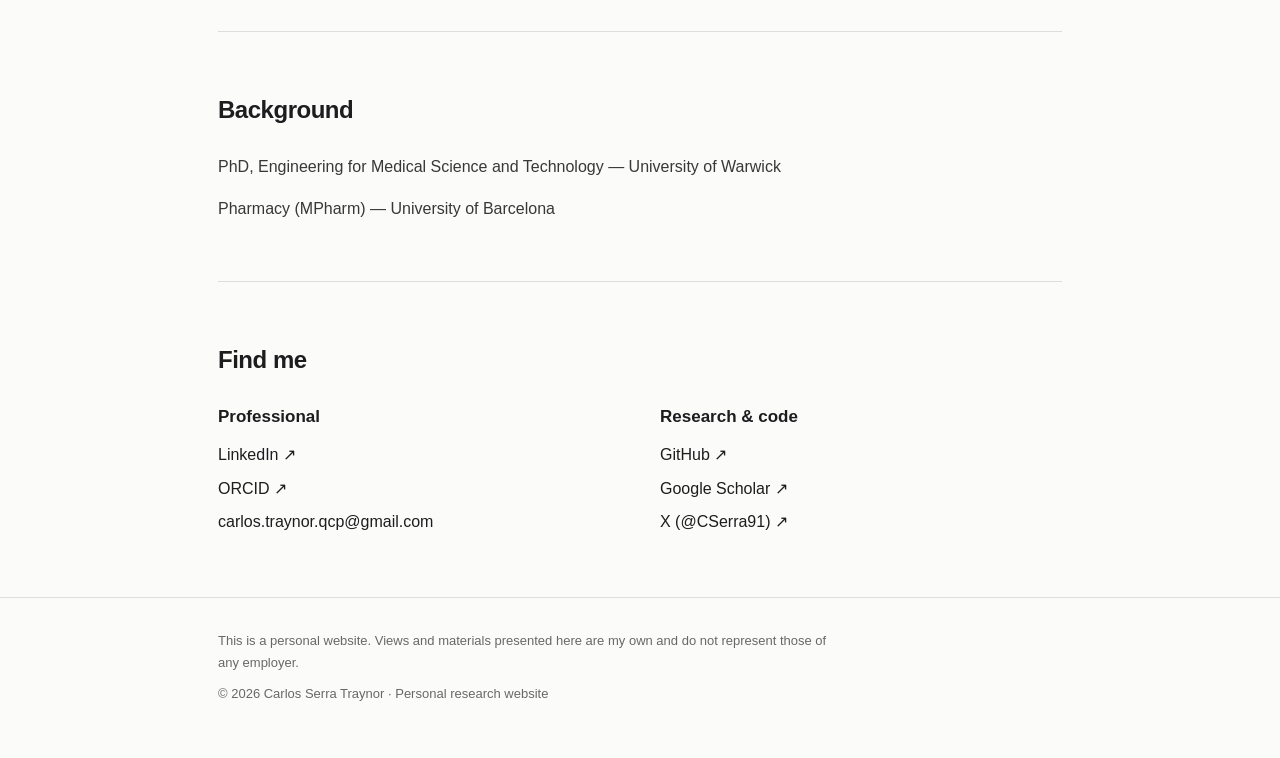
==== commit 2253476a: "update about" ====
--- a/index.html
+++ b/index.html
@@ -236,7 +236,7 @@
       <p class="eyebrow">Quantitative Science · Bayesian Modelling · AI &amp; Machine Learning</p>
       <h1>Building Bayesian intelligence for better decisions.</h1>
       <p class="lead">
-        Research spanning Bayesian modelling, clinical pharmacology, and AI/ML, 
+        Research spanning Bayesian modelling, biotehcnology, and AI/ML, 
         focused on quantitative methods for decision-making under uncertainty.
       </p>
       <div class="hero-links">
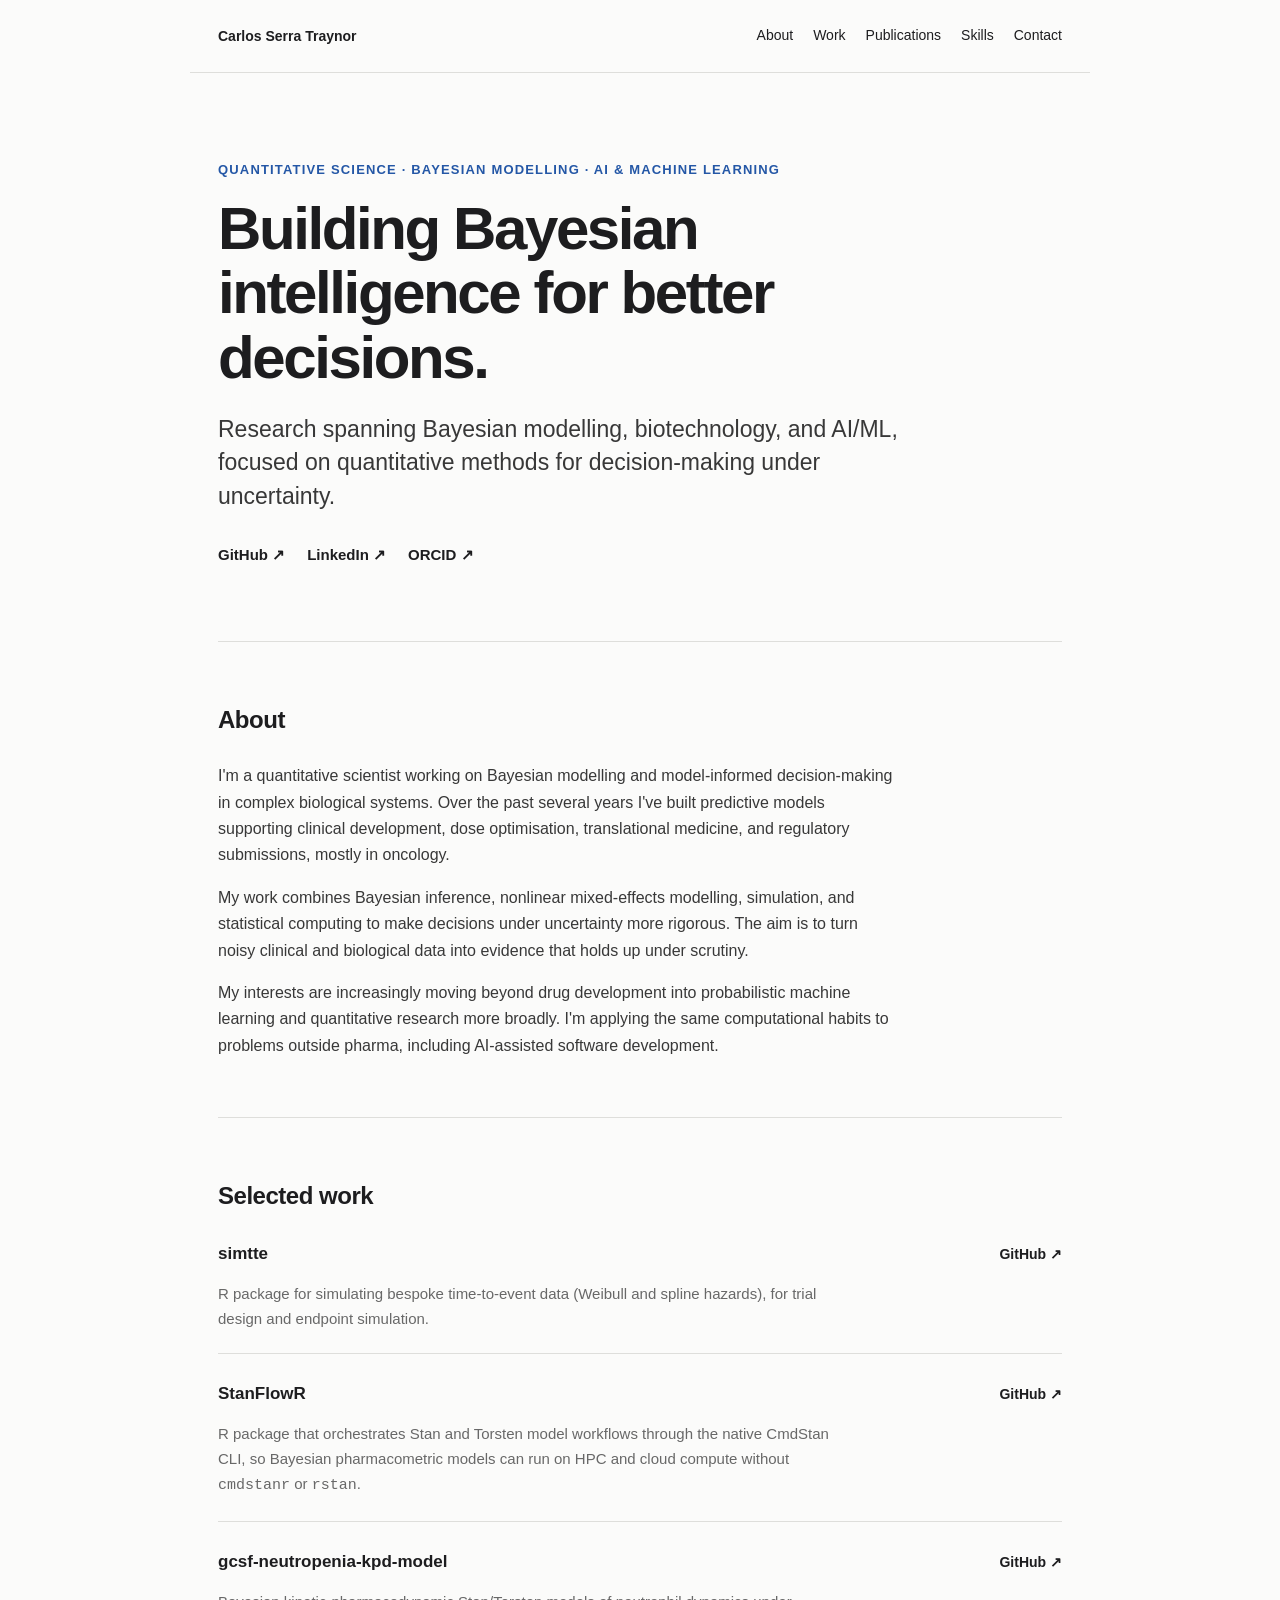
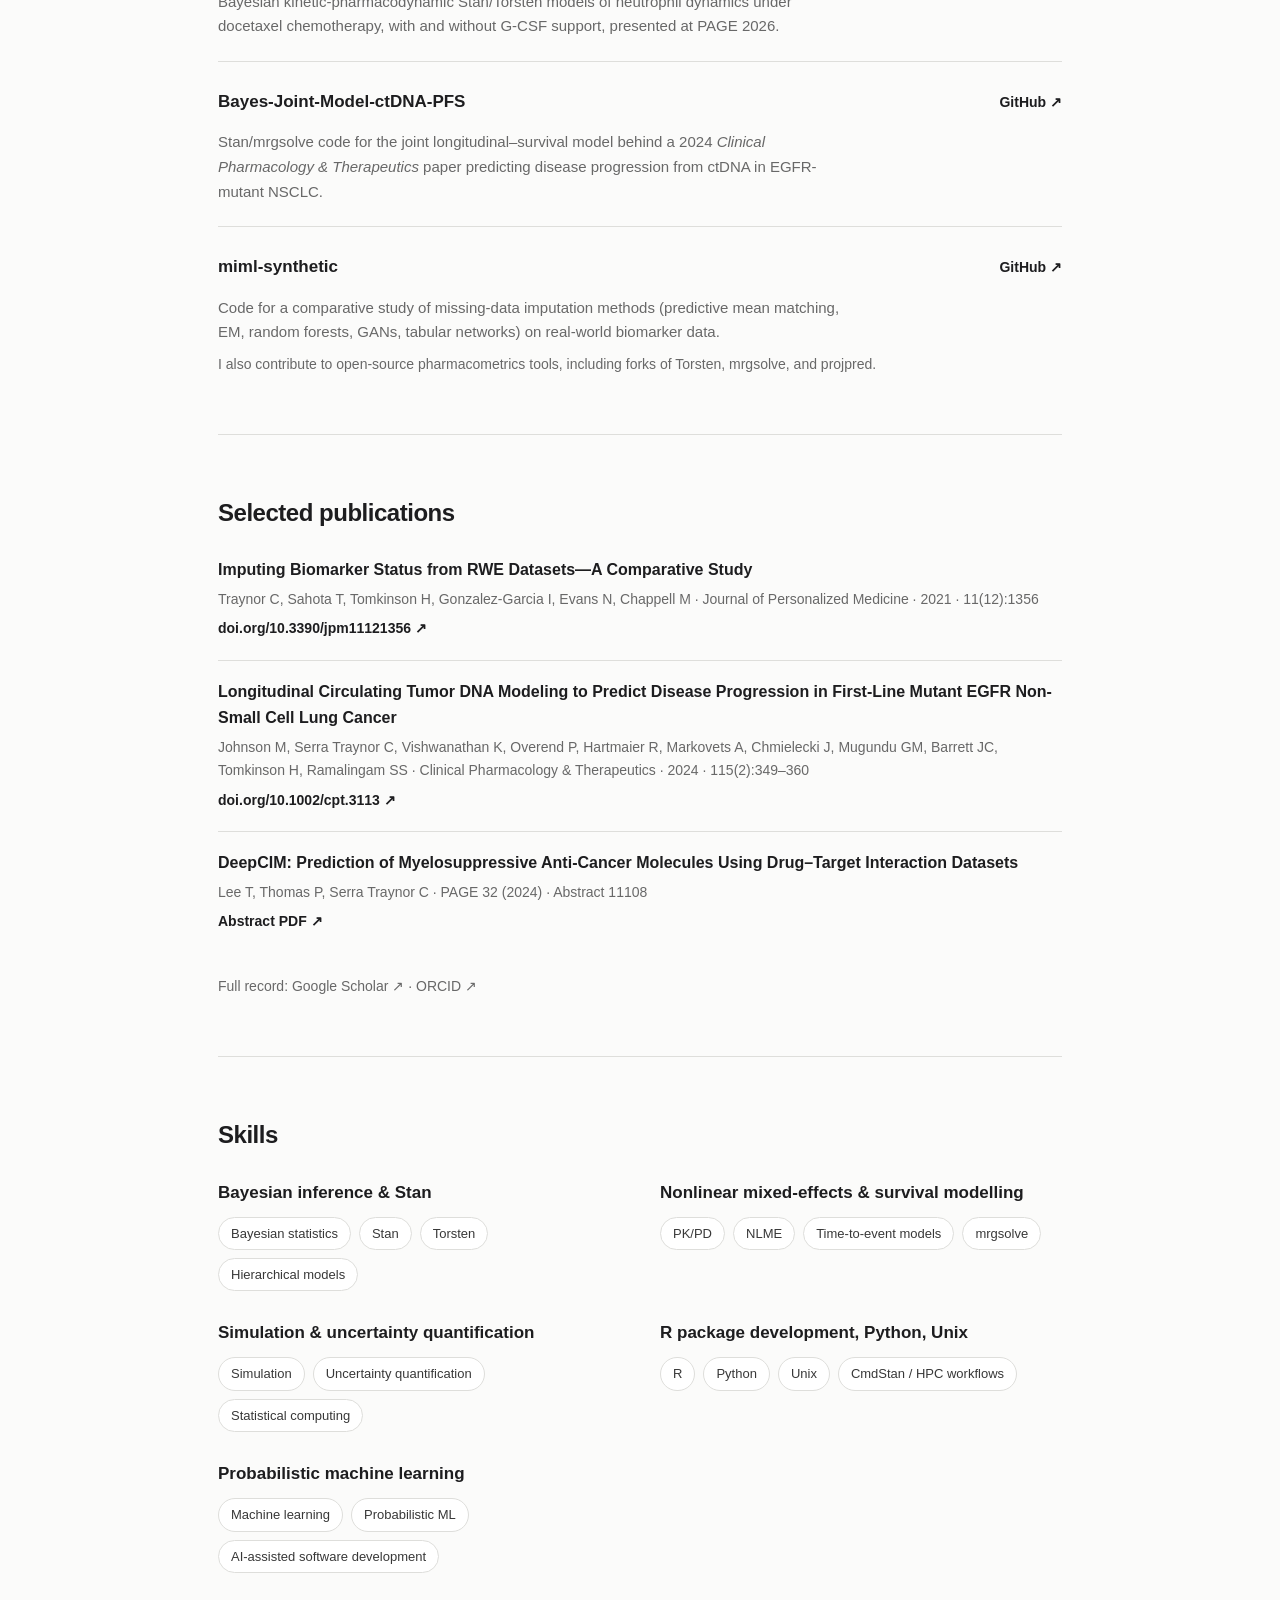
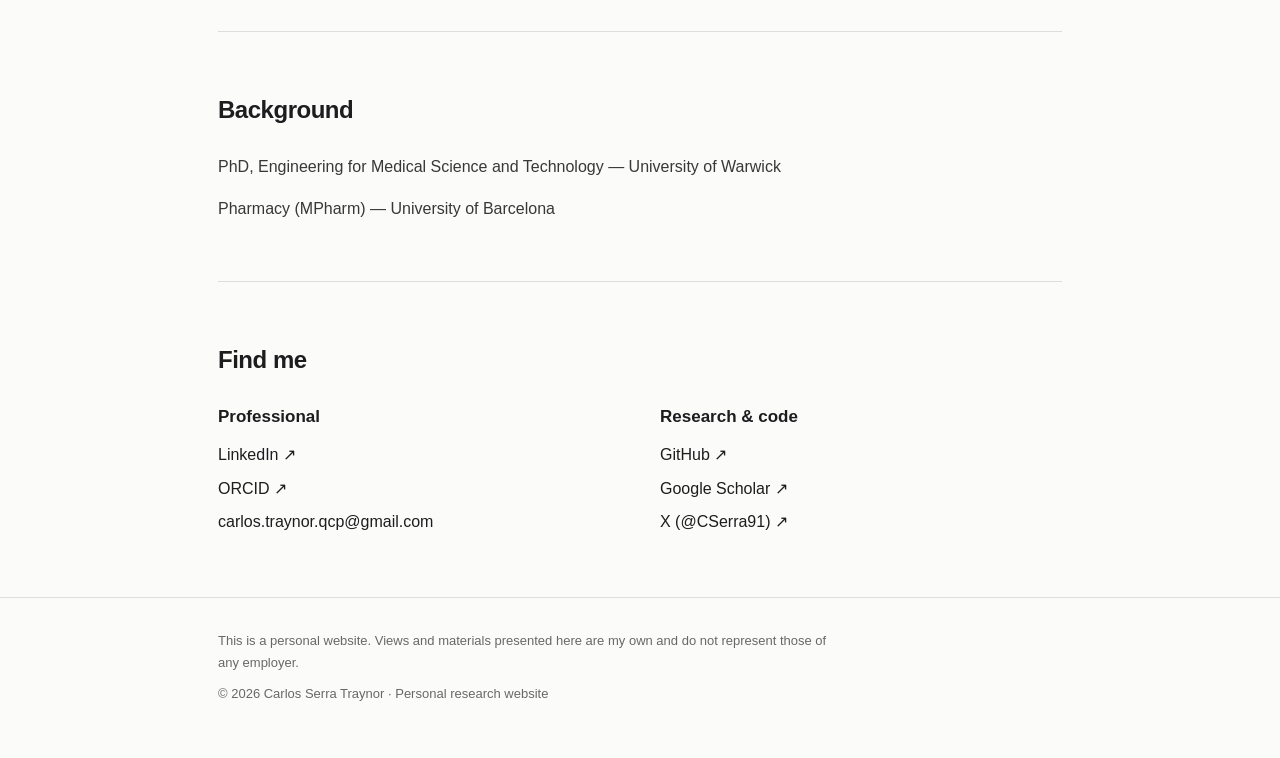
==== commit 155f5bb6: "update about" ====
--- a/index.html
+++ b/index.html
@@ -236,7 +236,7 @@
       <p class="eyebrow">Quantitative Science · Bayesian Modelling · AI &amp; Machine Learning</p>
       <h1>Building Bayesian intelligence for better decisions.</h1>
       <p class="lead">
-        Research spanning Bayesian modelling, biotehcnology, and AI/ML, 
+        Research spanning Bayesian modelling, biotechnology, and AI/ML, 
         focused on quantitative methods for decision-making under uncertainty.
       </p>
       <div class="hero-links">
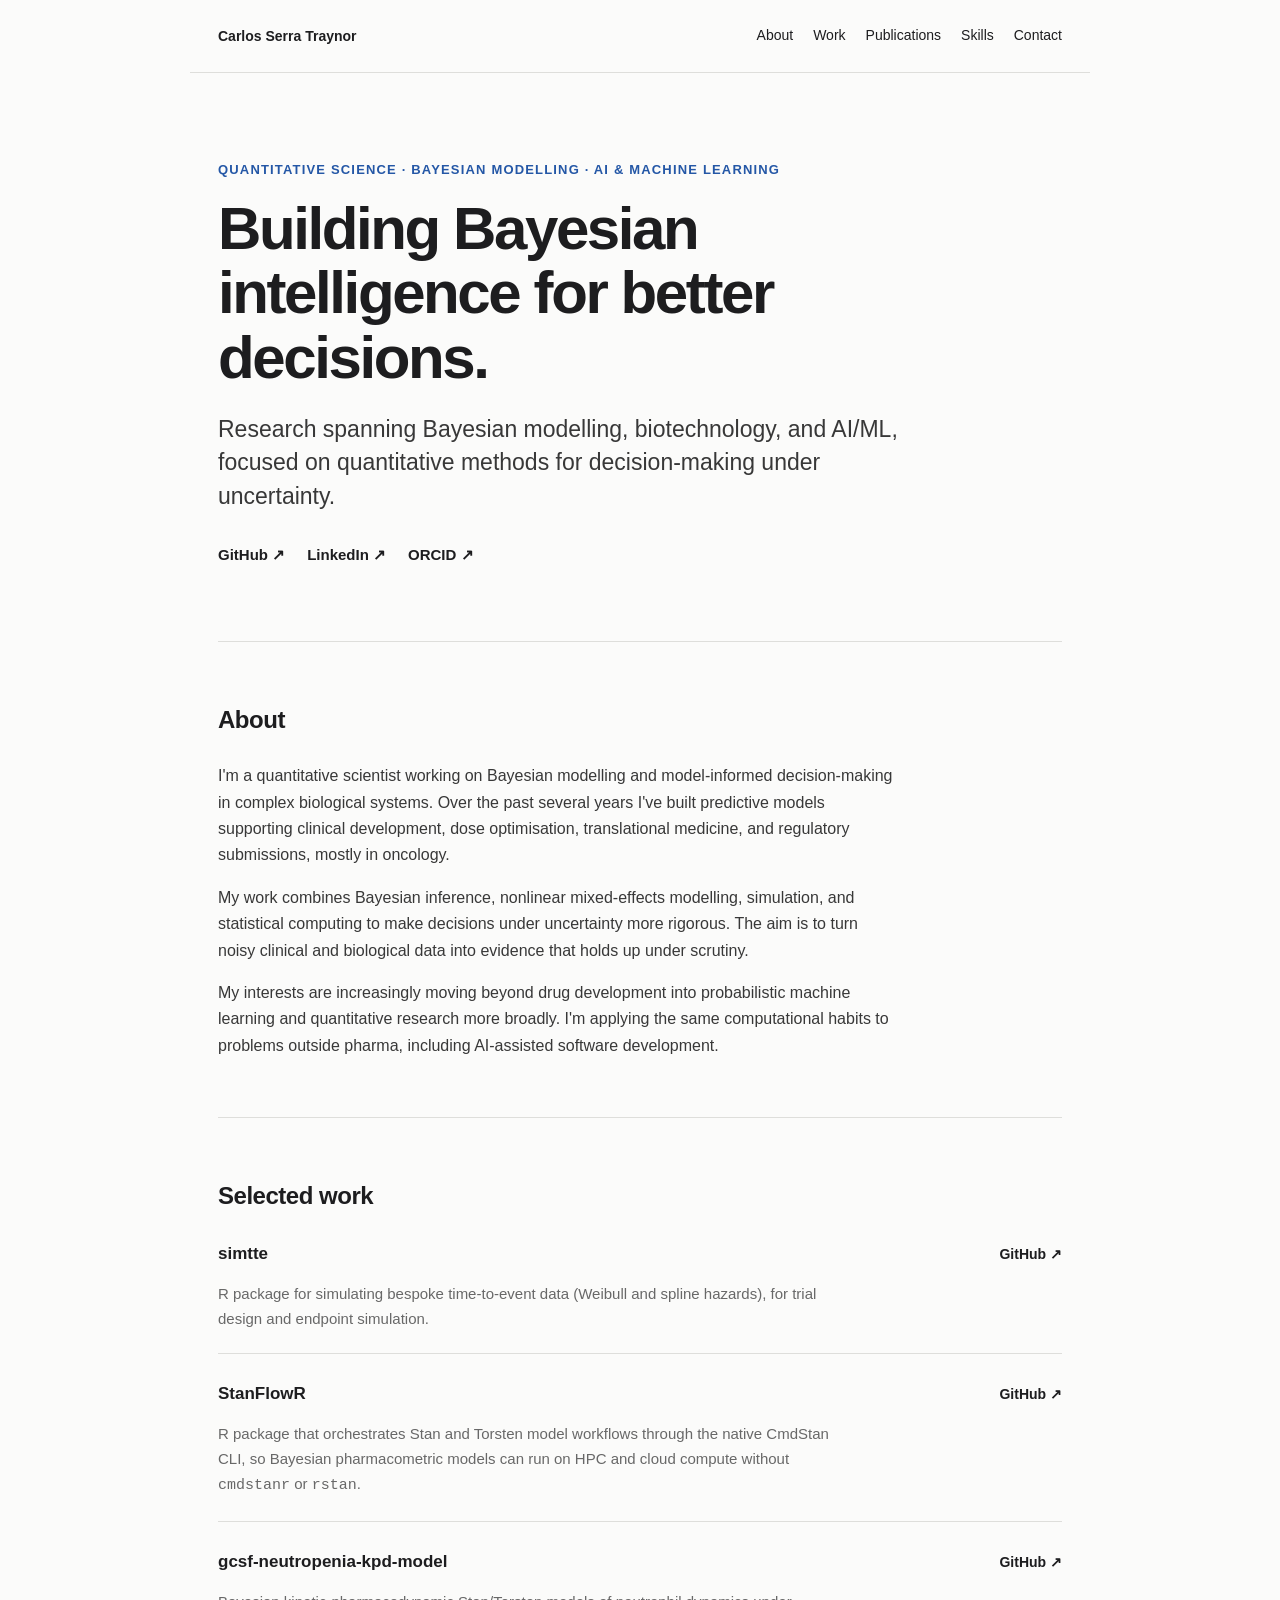
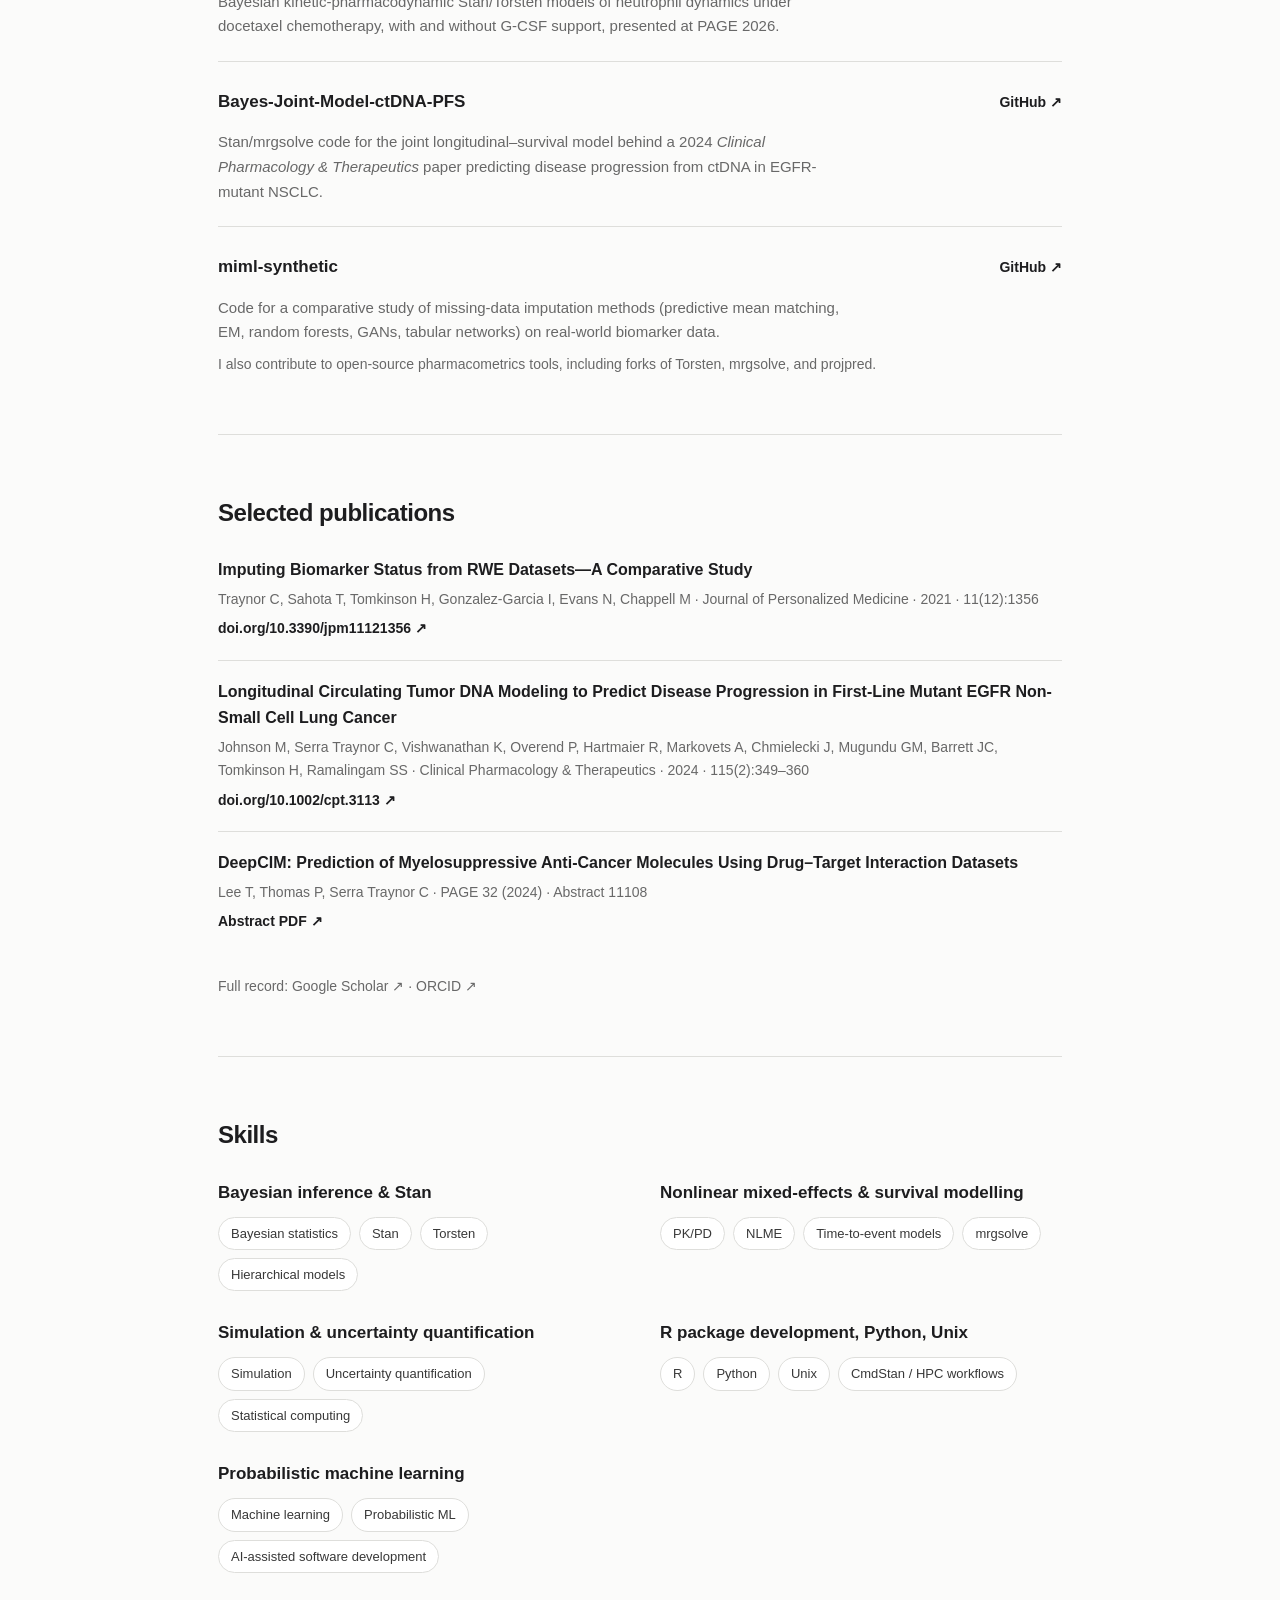
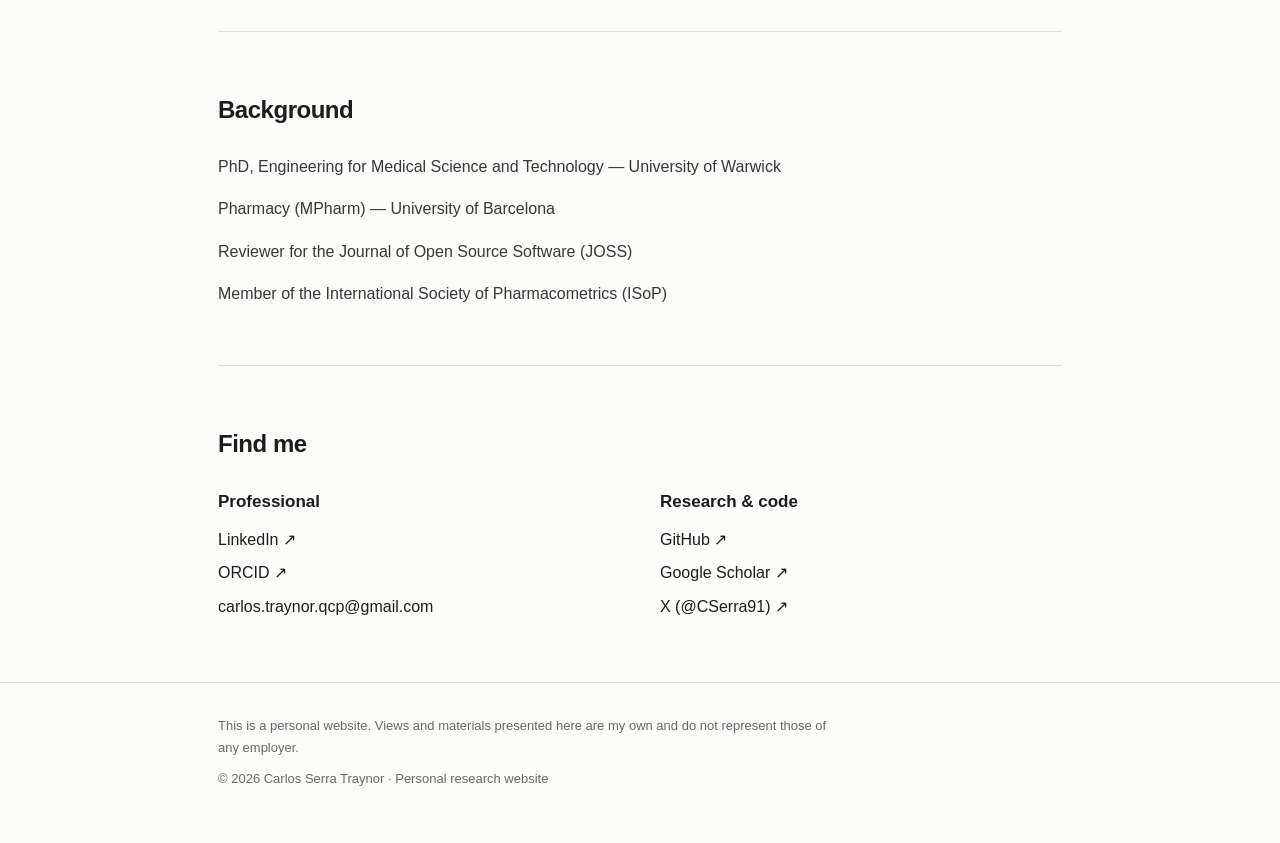
==== commit 5445dc6c: "update joss reviewer" ====
--- a/index.html
+++ b/index.html
@@ -381,6 +381,8 @@
       <div class="prose">
         <p>PhD, Engineering for Medical Science and Technology — University of Warwick</p>
         <p>Pharmacy (MPharm) — University of Barcelona</p>
+        <p>Reviewer for the <a href="https://joss.theoj.org" rel="noopener" target="_blank">Journal of Open Source Software</a> (JOSS)</p>
+        <p>Member of the <a href="https://www.go-isop.org" rel="noopener" target="_blank">International Society of Pharmacometrics</a> (ISoP)</p>
       </div>
     </section>
 
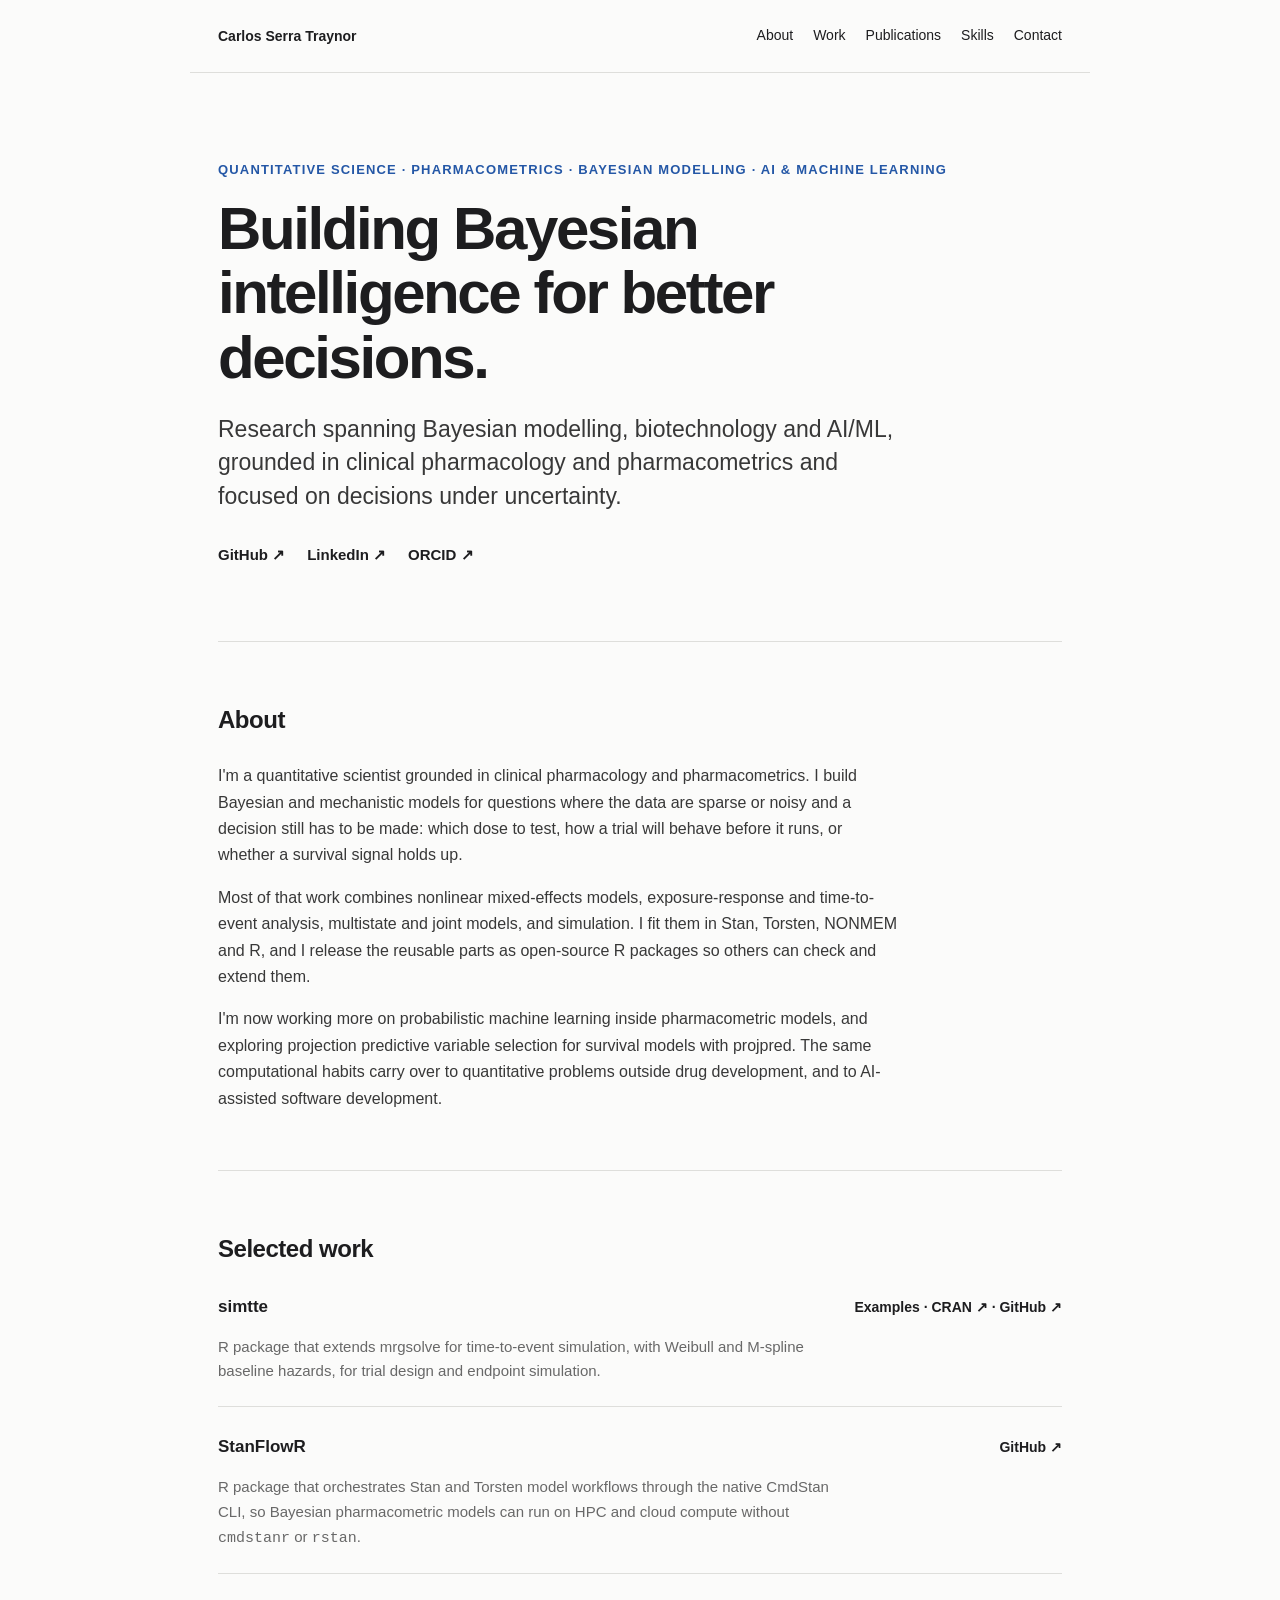
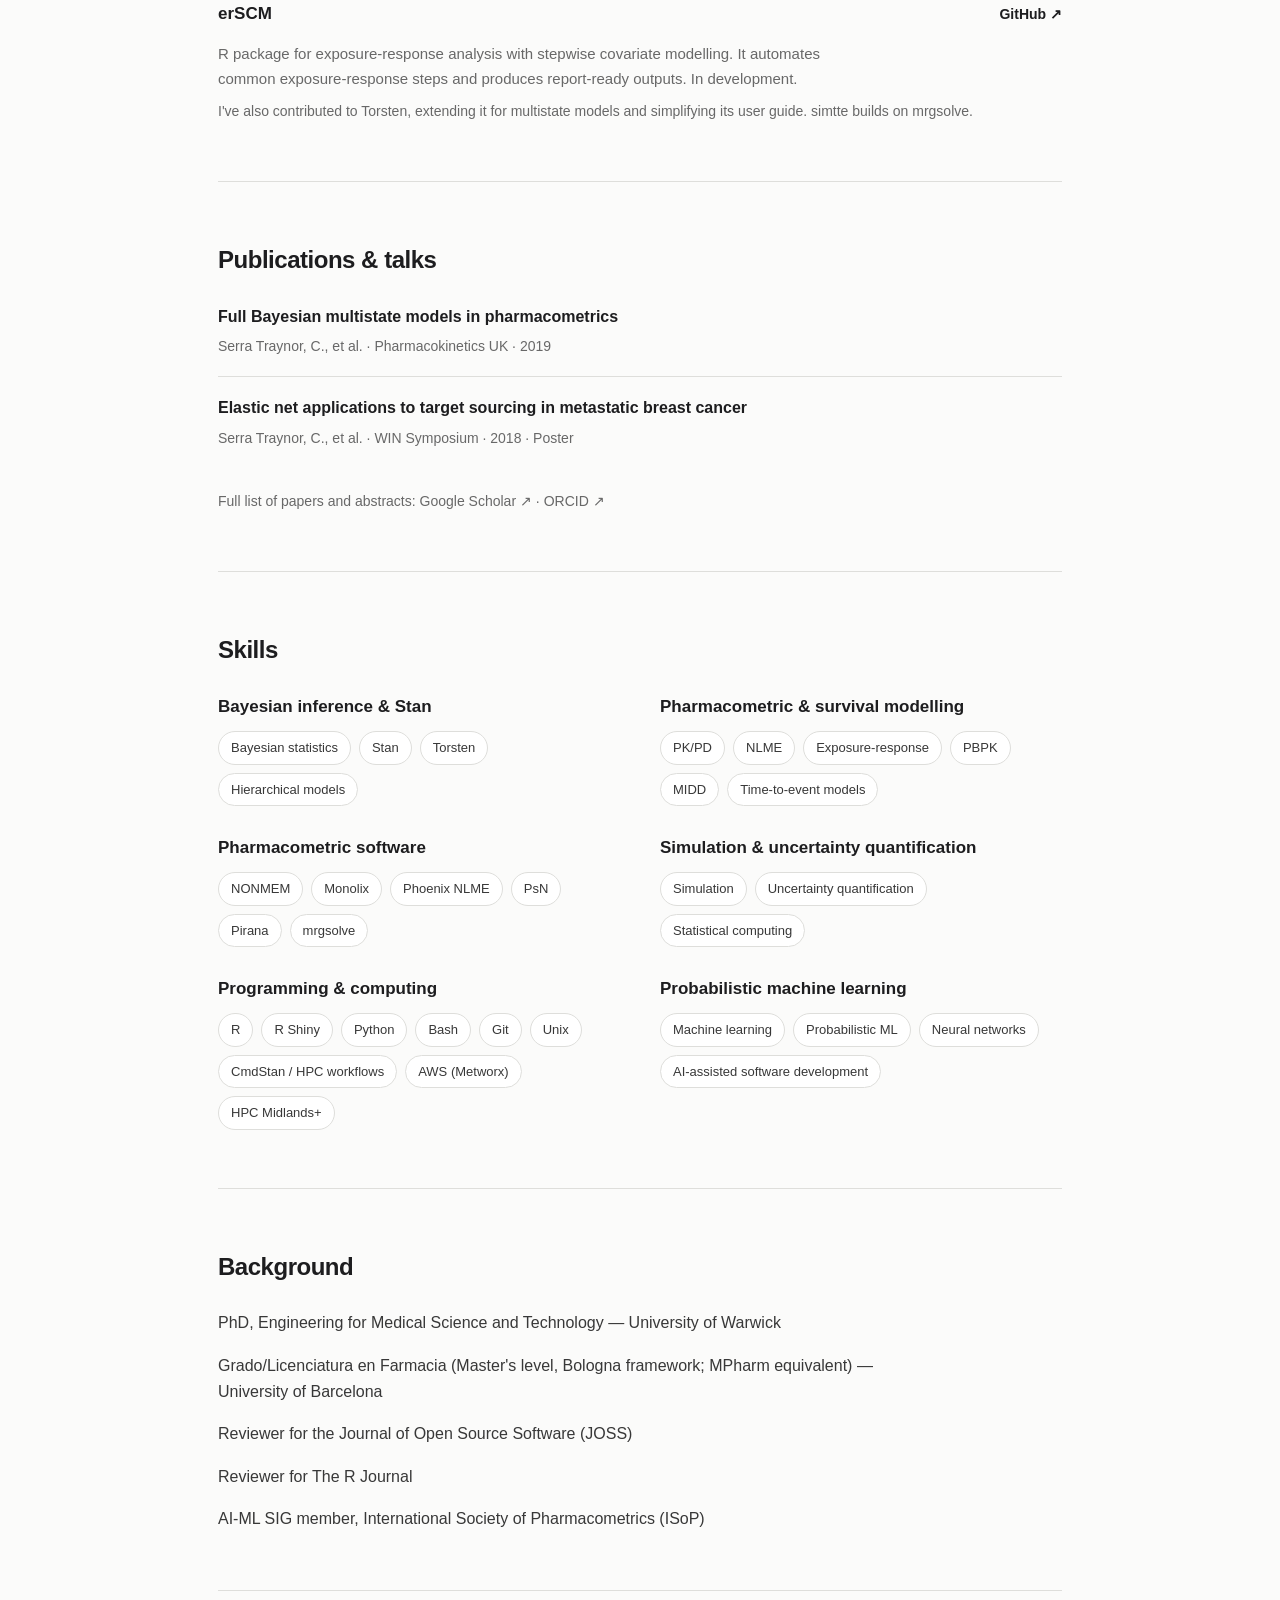
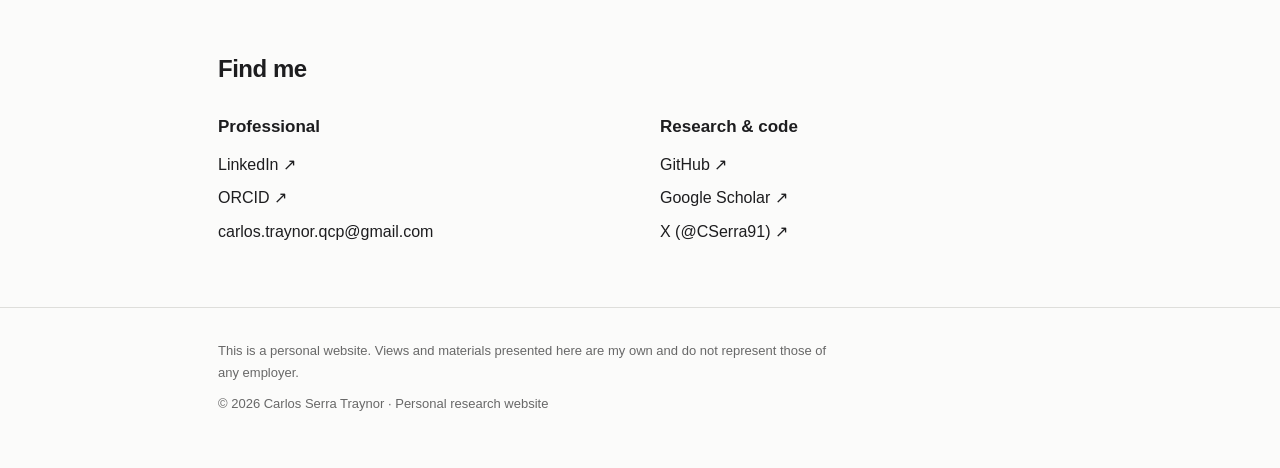
==== commit c18eafd2: "Update site from CV and add simtte examples Refresh the hero, About, Selected work, Skills and Backg" ====
--- a/index.html
+++ b/index.html
@@ -3,22 +3,22 @@
 <head>
   <meta charset="utf-8">
   <meta name="viewport" content="width=device-width, initial-scale=1">
-  <meta name="description" content="Personal research site of Carlos Serra Traynor — Bayesian modelling, pharmacometrics, and AI/ML research, software, and publications.">
+  <meta name="description" content="Personal research site of Carlos Serra Traynor: Bayesian modelling, pharmacometrics and AI/ML research, open-source software and publications.">
   <meta name="color-scheme" content="light dark">
   <link rel="canonical" href="https://csetraynor.github.io/">
-  <title>Carlos Serra Traynor — Quantitative Scientist</title>
+  <title>Carlos Serra Traynor | Quantitative Scientist</title>
 
   <!-- Open Graph -->
   <meta property="og:type" content="profile">
-  <meta property="og:title" content="Carlos Serra Traynor — Quantitative Scientist">
-  <meta property="og:description" content="Bayesian modelling, pharmacometrics, and AI/ML research, software, and publications.">
+  <meta property="og:title" content="Carlos Serra Traynor | Quantitative Scientist">
+  <meta property="og:description" content="Personal research site of Carlos Serra Traynor: Bayesian modelling, pharmacometrics and AI/ML research, open-source software and publications.">
   <meta property="og:url" content="https://csetraynor.github.io/">
   <meta property="og:site_name" content="Carlos Serra Traynor">
 
   <!-- Twitter -->
   <meta name="twitter:card" content="summary">
-  <meta name="twitter:title" content="Carlos Serra Traynor — Quantitative Scientist">
-  <meta name="twitter:description" content="Bayesian modelling, pharmacometrics, and AI/ML research, software, and publications.">
+  <meta name="twitter:title" content="Carlos Serra Traynor | Quantitative Scientist">
+  <meta name="twitter:description" content="Personal research site of Carlos Serra Traynor: Bayesian modelling, pharmacometrics and AI/ML research, open-source software and publications.">
   <meta name="twitter:site" content="@CSerra91">
 
   <script type="application/ld+json">
@@ -233,11 +233,12 @@
 
   <main id="main" class="wrap">
     <div class="hero">
-      <p class="eyebrow">Quantitative Science · Bayesian Modelling · AI &amp; Machine Learning</p>
+      <p class="eyebrow">Quantitative Science · Pharmacometrics · Bayesian Modelling · AI &amp; Machine Learning</p>
       <h1>Building Bayesian intelligence for better decisions.</h1>
       <p class="lead">
-        Research spanning Bayesian modelling, biotechnology, and AI/ML, 
-        focused on quantitative methods for decision-making under uncertainty.
+        Research spanning Bayesian modelling, biotechnology and AI/ML,
+        grounded in clinical pharmacology and pharmacometrics and focused on
+        decisions under uncertainty.
       </p>
       <div class="hero-links">
         <a href="https://github.com/csetraynor" rel="me noopener" target="_blank">GitHub ↗</a>
@@ -250,23 +251,26 @@
       <h2 id="about-heading">About</h2>
       <div class="prose">
         <p>
-          I'm a quantitative scientist working on Bayesian modelling and
-          model-informed decision-making in complex biological systems. Over
-          the past several years I've built predictive models supporting
-          clinical development, dose optimisation, translational medicine, and
-          regulatory submissions, mostly in oncology.
+          I'm a quantitative scientist grounded in clinical pharmacology and
+          pharmacometrics. I build Bayesian and mechanistic models for
+          questions where the data are sparse or noisy and a decision still
+          has to be made: which dose to test, how a trial will behave before
+          it runs, or whether a survival signal holds up.
         </p>
         <p>
-          My work combines Bayesian inference, nonlinear mixed-effects
-          modelling, simulation, and statistical computing to make decisions
-          under uncertainty more rigorous. The aim is to turn noisy clinical
-          and biological data into evidence that holds up under scrutiny.
+          Most of that work combines nonlinear mixed-effects models,
+          exposure-response and time-to-event analysis, multistate and joint
+          models, and simulation. I fit them in Stan, Torsten, NONMEM and R,
+          and I release the reusable parts as open-source R packages so
+          others can check and extend them.
         </p>
         <p>
-          My interests are increasingly moving beyond drug development into
-          probabilistic machine learning and quantitative research more
-          broadly. I'm applying the same computational habits to problems
-          outside pharma, including AI-assisted software development.
+          I'm now working more on probabilistic machine learning inside
+          pharmacometric models, and exploring projection predictive variable
+          selection for survival models with
+          <a href="https://github.com/stan-dev/projpred" rel="noopener" target="_blank">projpred</a>.
+          The same computational habits carry over to quantitative problems
+          outside drug development, and to AI-assisted software development.
         </p>
       </div>
     </section>
@@ -276,8 +280,8 @@
       <div class="work-list">
         <div class="work-item">
           <h3>simtte</h3>
-          <a class="work-link" href="https://github.com/csetraynor/simtte" rel="noopener" target="_blank">GitHub ↗</a>
-          <p>R package for simulating bespoke time-to-event data (Weibull and spline hazards), for trial design and endpoint simulation.</p>
+          <span class="work-link"><a href="simtte/">Examples</a> · <a href="https://CRAN.R-project.org/package=simtte" rel="noopener" target="_blank">CRAN ↗</a> · <a href="https://github.com/csetraynor/simtte" rel="noopener" target="_blank">GitHub ↗</a></span>
+          <p>R package that extends mrgsolve for time-to-event simulation, with Weibull and M-spline baseline hazards, for trial design and endpoint simulation.</p>
         </div>
         <div class="work-item">
           <h3>StanFlowR</h3>
@@ -285,46 +289,28 @@
           <p>R package that orchestrates Stan and Torsten model workflows through the native CmdStan CLI, so Bayesian pharmacometric models can run on HPC and cloud compute without <code>cmdstanr</code> or <code>rstan</code>.</p>
         </div>
         <div class="work-item">
-          <h3>gcsf-neutropenia-kpd-model</h3>
-          <a class="work-link" href="https://github.com/csetraynor/gcsf-neutropenia-kpd-model" rel="noopener" target="_blank">GitHub ↗</a>
-          <p>Bayesian kinetic-pharmacodynamic Stan/Torsten models of neutrophil dynamics under docetaxel chemotherapy, with and without G-CSF support, presented at PAGE 2026.</p>
-        </div>
-        <div class="work-item">
-          <h3>Bayes-Joint-Model-ctDNA-PFS</h3>
-          <a class="work-link" href="https://github.com/csetraynor/Bayes-Joint-Model-ctDNA-PFS" rel="noopener" target="_blank">GitHub ↗</a>
-          <p>Stan/mrgsolve code for the joint longitudinal–survival model behind a 2024 <em>Clinical Pharmacology &amp; Therapeutics</em> paper predicting disease progression from ctDNA in EGFR-mutant NSCLC.</p>
-        </div>
-        <div class="work-item">
-          <h3>miml-synthetic</h3>
-          <a class="work-link" href="https://github.com/csetraynor/miml-synthetic" rel="noopener" target="_blank">GitHub ↗</a>
-          <p>Code for a comparative study of missing-data imputation methods (predictive mean matching, EM, random forests, GANs, tabular networks) on real-world biomarker data.</p>
-        </div>
-      </div>
-      <p class="contrib-note">I also contribute to open-source pharmacometrics tools, including forks of <a href="https://github.com/metrumresearchgroup/Torsten" rel="noopener" target="_blank">Torsten</a>, <a href="https://github.com/metrumresearchgroup/mrgsolve" rel="noopener" target="_blank">mrgsolve</a>, and <a href="https://github.com/stan-dev/projpred" rel="noopener" target="_blank">projpred</a>.</p>
+          <h3>erSCM</h3>
+          <a class="work-link" href="https://github.com/csetraynor/erSCM" rel="noopener" target="_blank">GitHub ↗</a>
+          <p>R package for exposure-response analysis with stepwise covariate modelling. It automates common exposure-response steps and produces report-ready outputs. In development.</p>
+        </div>
+      </div>
+      <p class="contrib-note">I've also contributed to <a href="https://github.com/metrumresearchgroup/Torsten" rel="noopener" target="_blank">Torsten</a>, extending it for multistate models and simplifying its user guide. simtte builds on <a href="https://github.com/metrumresearchgroup/mrgsolve" rel="noopener" target="_blank">mrgsolve</a>.</p>
     </section>
 
     <section id="publications" aria-labelledby="publications-heading">
-      <h2 id="publications-heading">Selected publications</h2>
+      <h2 id="publications-heading">Publications &amp; talks</h2>
 
       <div class="publication">
-        <div class="pub-title">Imputing Biomarker Status from RWE Datasets—A Comparative Study</div>
-        <div class="pub-meta">Traynor C, Sahota T, Tomkinson H, Gonzalez-Garcia I, Evans N, Chappell M · Journal of Personalized Medicine · 2021 · 11(12):1356</div>
-        <a class="pub-link" href="https://doi.org/10.3390/jpm11121356" rel="noopener" target="_blank">doi.org/10.3390/jpm11121356 ↗</a>
+        <div class="pub-title">Full Bayesian multistate models in pharmacometrics</div>
+        <div class="pub-meta">Serra Traynor, C., et al. · Pharmacokinetics UK · 2019</div>
       </div>
 
       <div class="publication">
-        <div class="pub-title">Longitudinal Circulating Tumor DNA Modeling to Predict Disease Progression in First-Line Mutant EGFR Non-Small Cell Lung Cancer</div>
-        <div class="pub-meta">Johnson M, Serra Traynor C, Vishwanathan K, Overend P, Hartmaier R, Markovets A, Chmielecki J, Mugundu GM, Barrett JC, Tomkinson H, Ramalingam SS · Clinical Pharmacology &amp; Therapeutics · 2024 · 115(2):349–360</div>
-        <a class="pub-link" href="https://doi.org/10.1002/cpt.3113" rel="noopener" target="_blank">doi.org/10.1002/cpt.3113 ↗</a>
-      </div>
-
-      <div class="publication">
-        <div class="pub-title">DeepCIM: Prediction of Myelosuppressive Anti-Cancer Molecules Using Drug–Target Interaction Datasets</div>
-        <div class="pub-meta">Lee T, Thomas P, Serra Traynor C · PAGE 32 (2024) · Abstract 11108</div>
-        <a class="pub-link" href="https://www.page-meeting.org/wp-content/uploads/pdf_abstracts/11108-abstract.pdf" rel="noopener" target="_blank">Abstract PDF ↗</a>
-      </div>
-
-      <p class="pub-note">Full record: <a href="https://scholar.google.com/citations?user=WjwRvO8AAAAJ&amp;hl=en" rel="noopener" target="_blank">Google Scholar ↗</a> · <a href="https://orcid.org/0000-0002-3753-7552" rel="noopener" target="_blank">ORCID ↗</a></p>
+        <div class="pub-title">Elastic net applications to target sourcing in metastatic breast cancer</div>
+        <div class="pub-meta">Serra Traynor, C., et al. · WIN Symposium · 2018 · Poster</div>
+      </div>
+
+      <p class="pub-note">Full list of papers and abstracts: <a href="https://scholar.google.com/citations?user=WjwRvO8AAAAJ&amp;hl=en" rel="noopener" target="_blank">Google Scholar ↗</a> · <a href="https://orcid.org/0000-0002-3753-7552" rel="noopener" target="_blank">ORCID ↗</a></p>
     </section>
 
     <section id="skills" aria-labelledby="skills-heading">
@@ -340,11 +326,24 @@
           </div>
         </div>
         <div class="skill-group">
-          <h3>Nonlinear mixed-effects &amp; survival modelling</h3>
+          <h3>Pharmacometric &amp; survival modelling</h3>
           <div class="pill-list">
             <span class="pill">PK/PD</span>
             <span class="pill">NLME</span>
+            <span class="pill">Exposure-response</span>
+            <span class="pill">PBPK</span>
+            <span class="pill">MIDD</span>
             <span class="pill">Time-to-event models</span>
+          </div>
+        </div>
+        <div class="skill-group">
+          <h3>Pharmacometric software</h3>
+          <div class="pill-list">
+            <span class="pill">NONMEM</span>
+            <span class="pill">Monolix</span>
+            <span class="pill">Phoenix NLME</span>
+            <span class="pill">PsN</span>
+            <span class="pill">Pirana</span>
             <span class="pill">mrgsolve</span>
           </div>
         </div>
@@ -357,12 +356,17 @@
           </div>
         </div>
         <div class="skill-group">
-          <h3>R package development, Python, Unix</h3>
+          <h3>Programming &amp; computing</h3>
           <div class="pill-list">
             <span class="pill">R</span>
+            <span class="pill">R Shiny</span>
             <span class="pill">Python</span>
+            <span class="pill">Bash</span>
+            <span class="pill">Git</span>
             <span class="pill">Unix</span>
             <span class="pill">CmdStan / HPC workflows</span>
+            <span class="pill">AWS (Metworx)</span>
+            <span class="pill">HPC Midlands+</span>
           </div>
         </div>
         <div class="skill-group">
@@ -370,6 +374,7 @@
           <div class="pill-list">
             <span class="pill">Machine learning</span>
             <span class="pill">Probabilistic ML</span>
+            <span class="pill">Neural networks</span>
             <span class="pill">AI-assisted software development</span>
           </div>
         </div>
@@ -380,9 +385,10 @@
       <h2 id="background-heading">Background</h2>
       <div class="prose">
         <p>PhD, Engineering for Medical Science and Technology — University of Warwick</p>
-        <p>Pharmacy (MPharm) — University of Barcelona</p>
+        <p>Grado/Licenciatura en Farmacia (Master's level, Bologna framework; MPharm equivalent) — University of Barcelona</p>
         <p>Reviewer for the <a href="https://joss.theoj.org" rel="noopener" target="_blank">Journal of Open Source Software</a> (JOSS)</p>
-        <p>Member of the <a href="https://www.go-isop.org" rel="noopener" target="_blank">International Society of Pharmacometrics</a> (ISoP)</p>
+        <p>Reviewer for <a href="https://journal.r-project.org" rel="noopener" target="_blank">The R Journal</a></p>
+        <p>AI-ML SIG member, <a href="https://www.go-isop.org" rel="noopener" target="_blank">International Society of Pharmacometrics</a> (ISoP)</p>
       </div>
     </section>
 
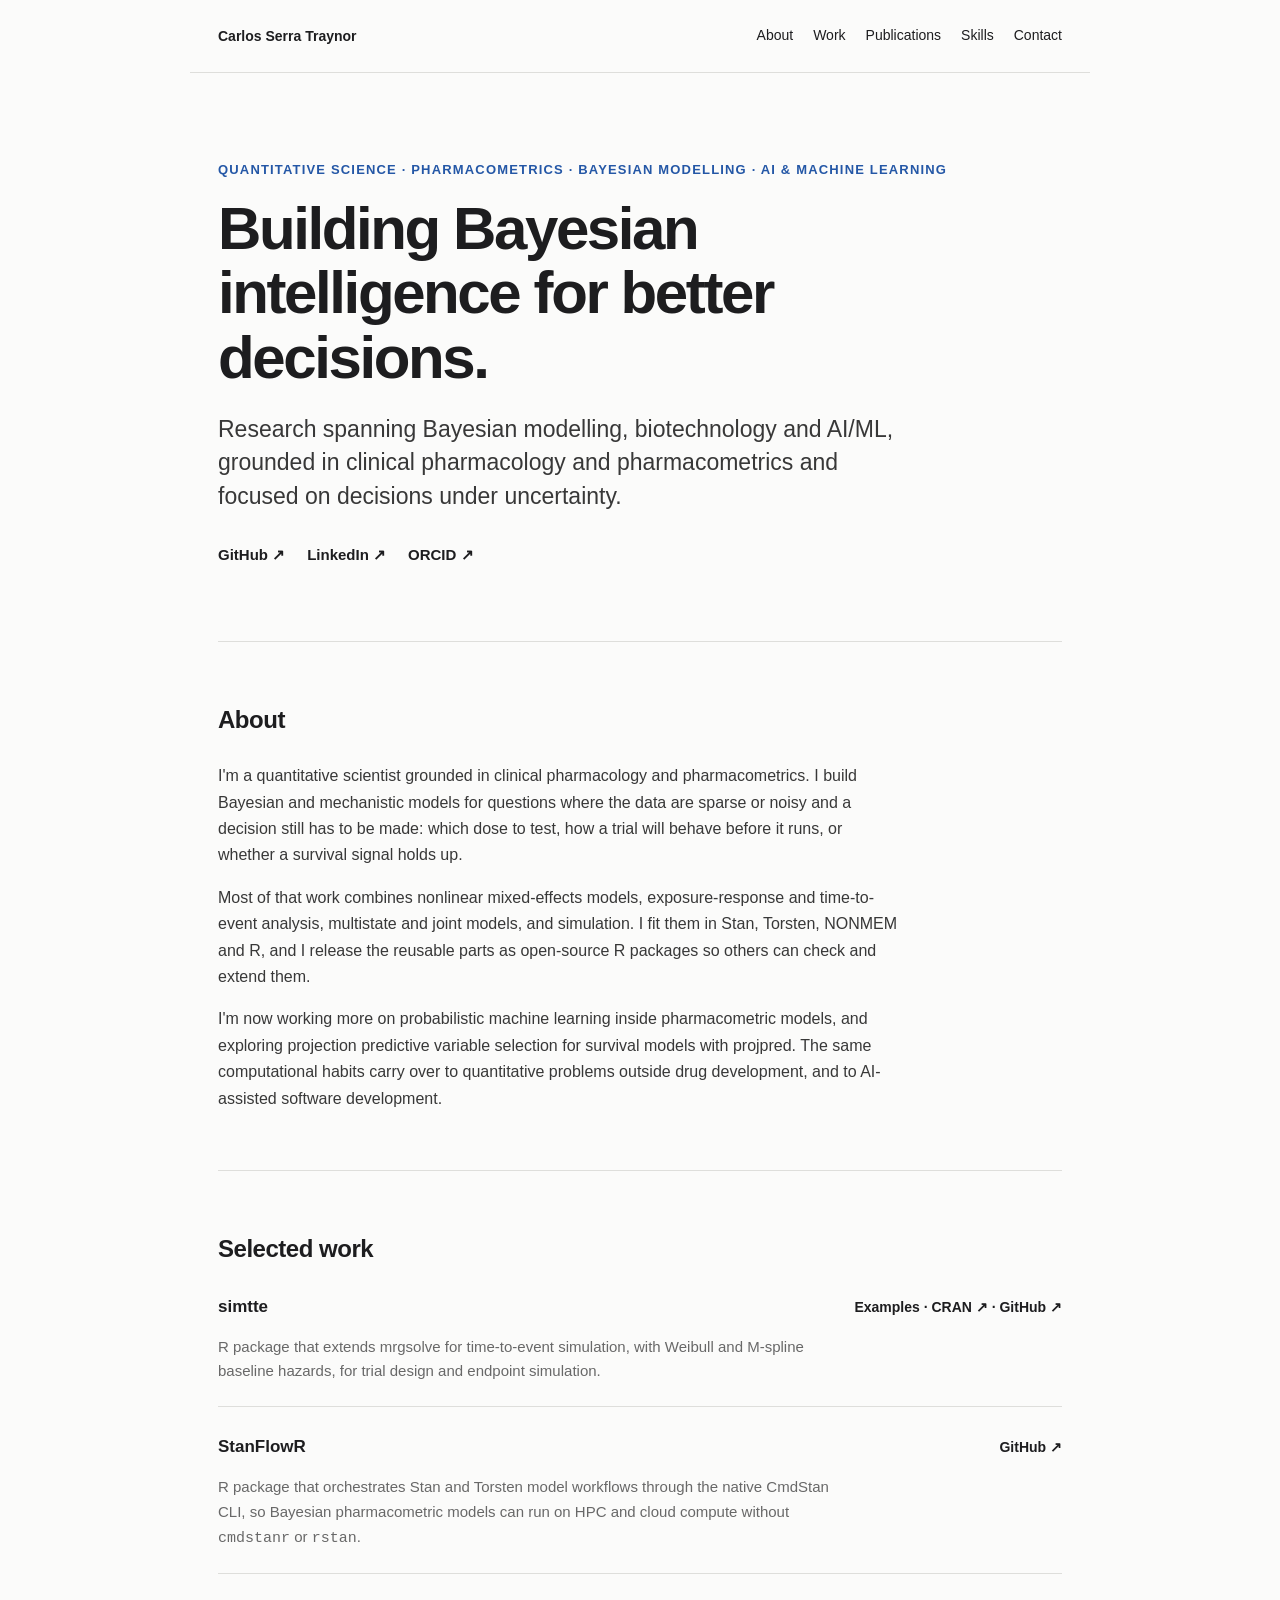
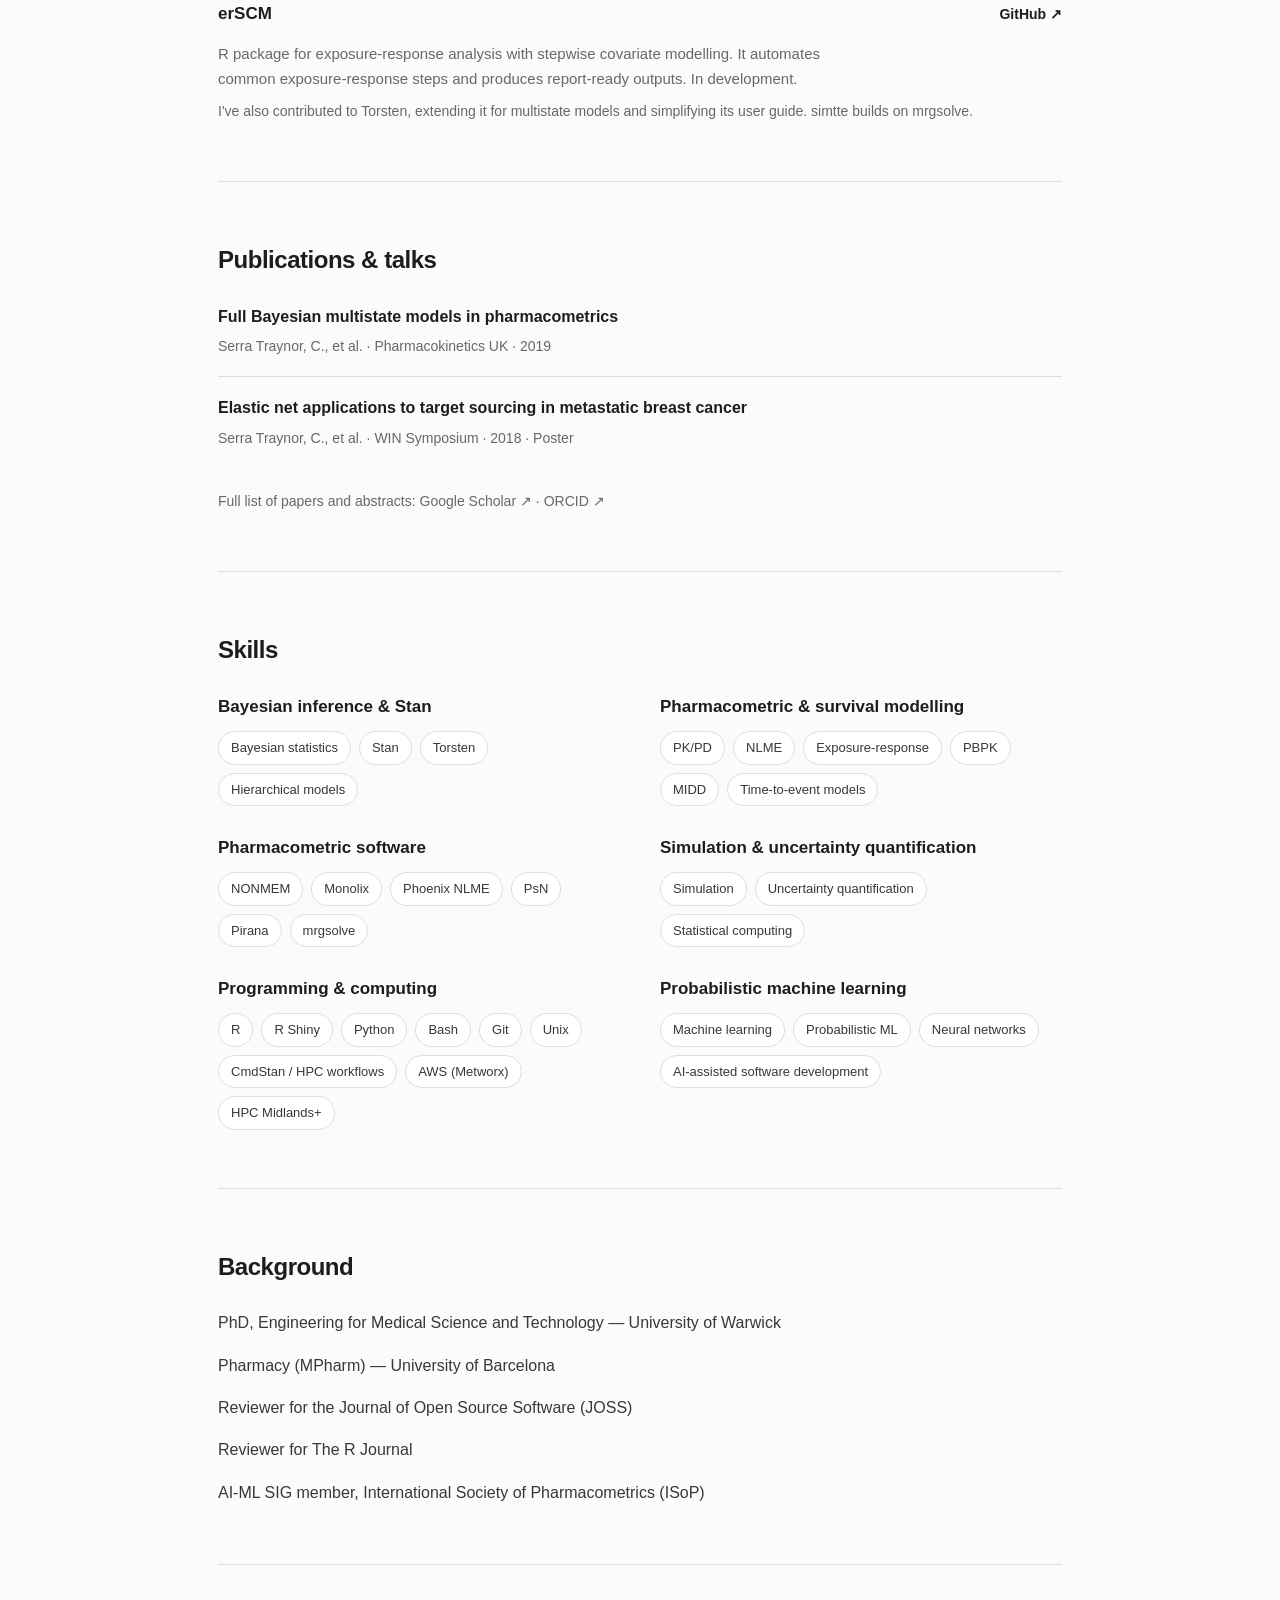
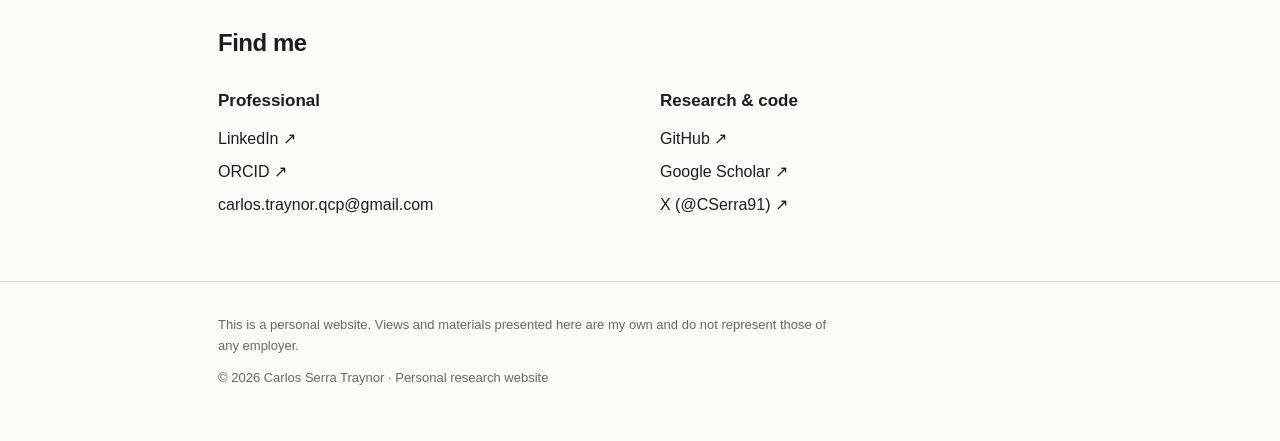
==== commit 8f32c8d0: "update index" ====
--- a/index.html
+++ b/index.html
@@ -385,7 +385,7 @@
       <h2 id="background-heading">Background</h2>
       <div class="prose">
         <p>PhD, Engineering for Medical Science and Technology — University of Warwick</p>
-        <p>Grado/Licenciatura en Farmacia (Master's level, Bologna framework; MPharm equivalent) — University of Barcelona</p>
+        <p>Pharmacy (MPharm) — University of Barcelona</p>
         <p>Reviewer for the <a href="https://joss.theoj.org" rel="noopener" target="_blank">Journal of Open Source Software</a> (JOSS)</p>
         <p>Reviewer for <a href="https://journal.r-project.org" rel="noopener" target="_blank">The R Journal</a></p>
         <p>AI-ML SIG member, <a href="https://www.go-isop.org" rel="noopener" target="_blank">International Society of Pharmacometrics</a> (ISoP)</p>
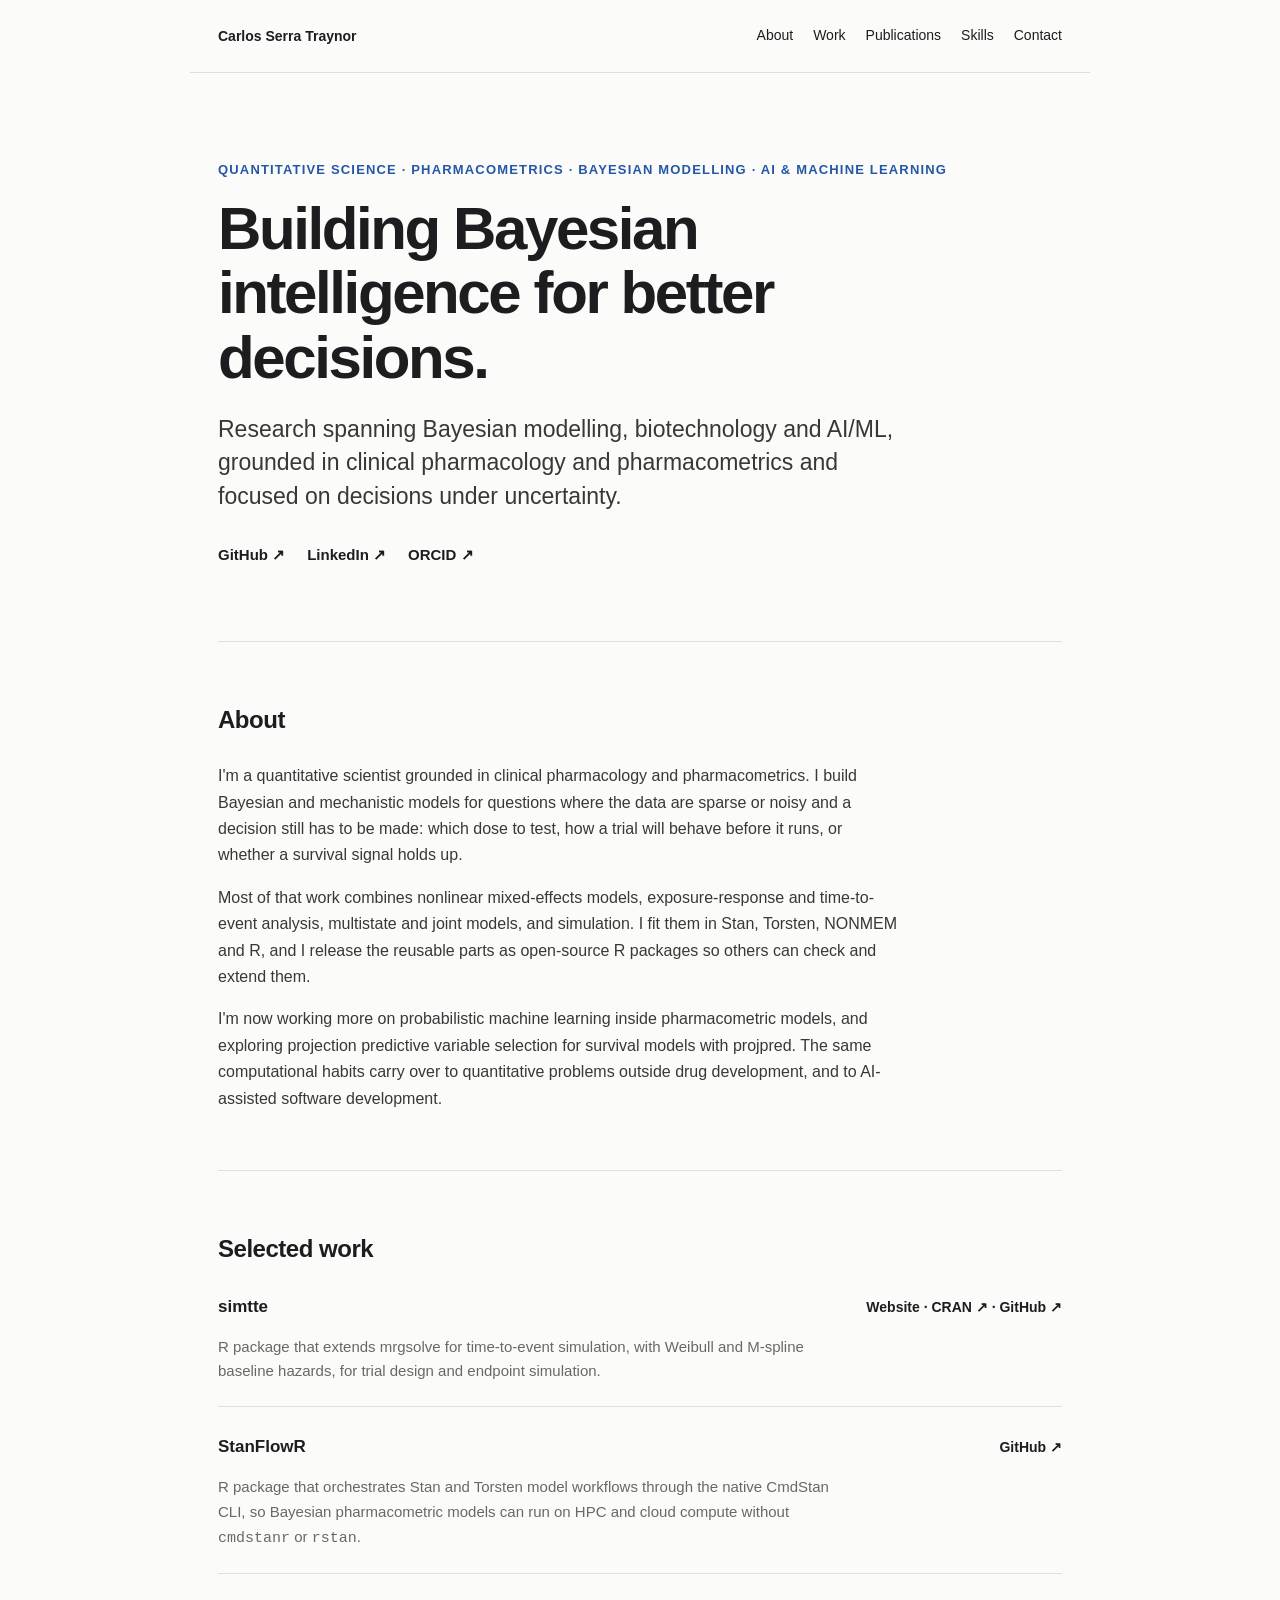
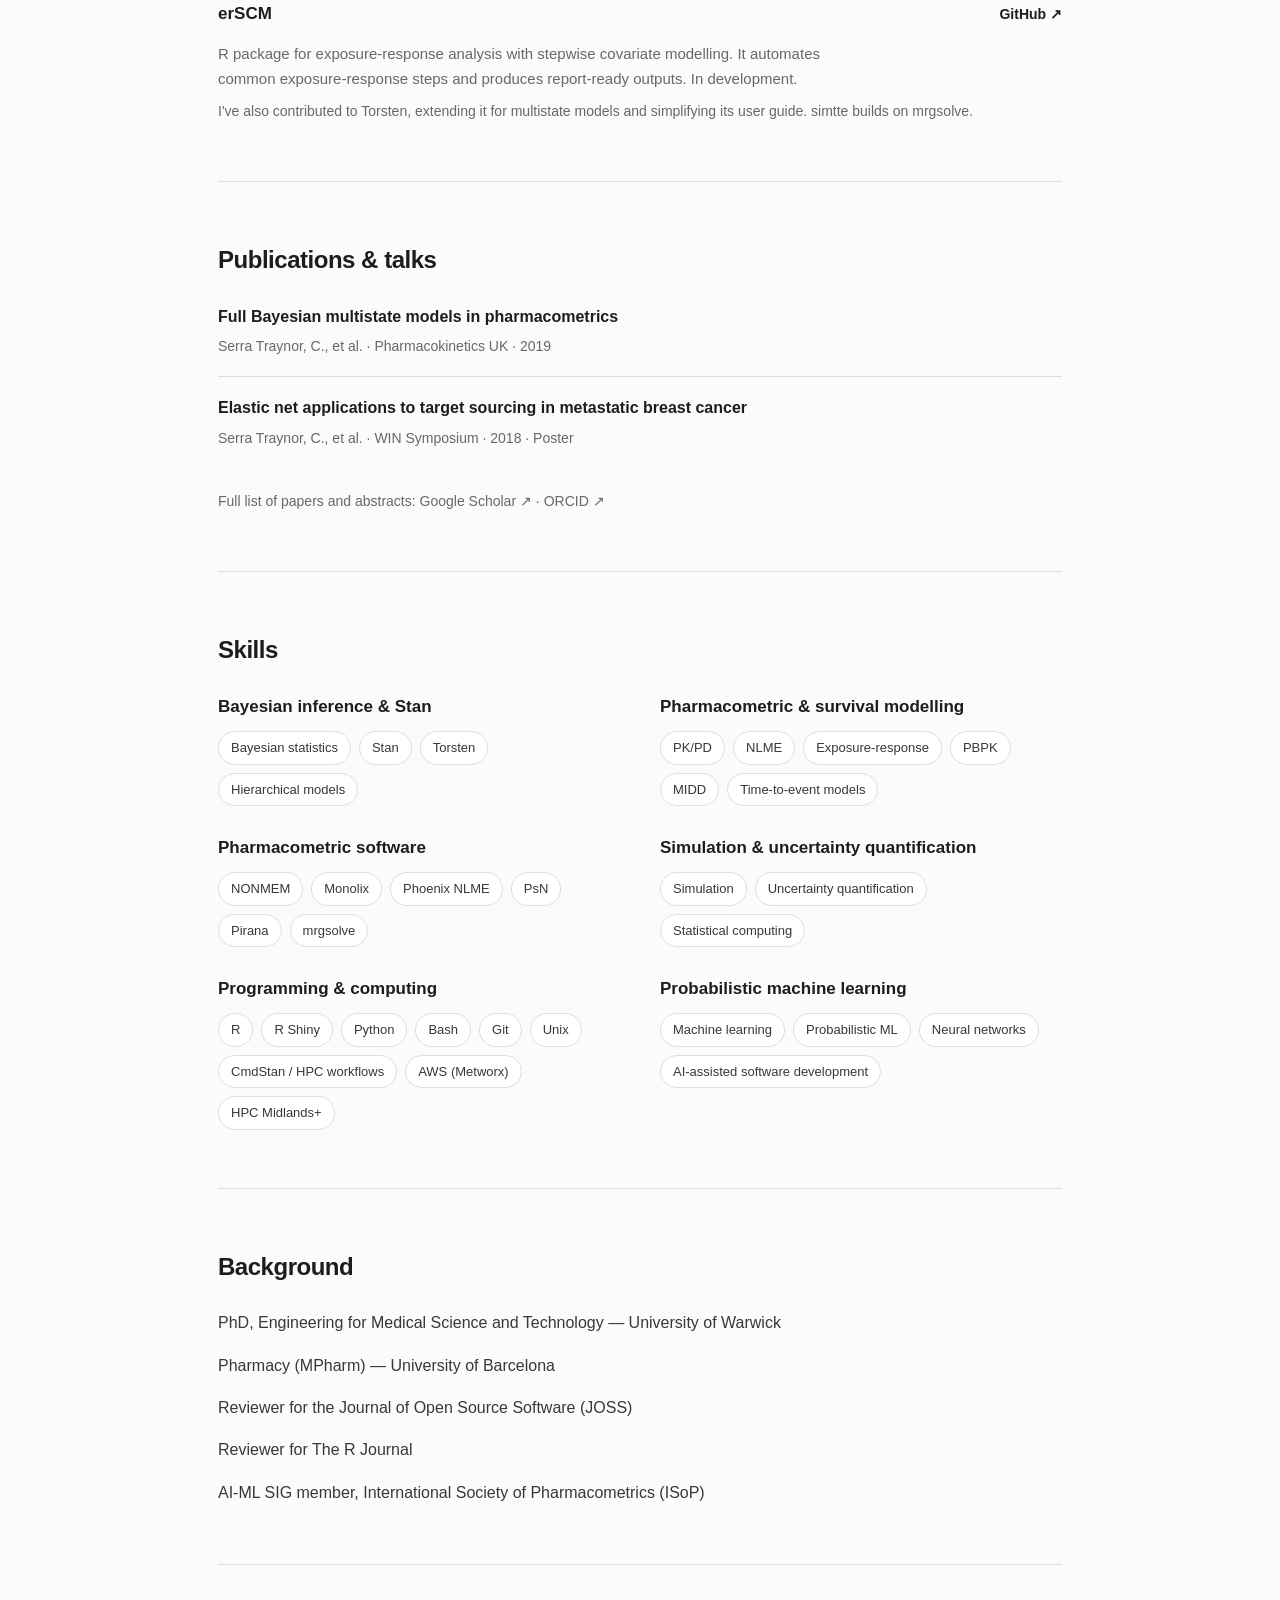
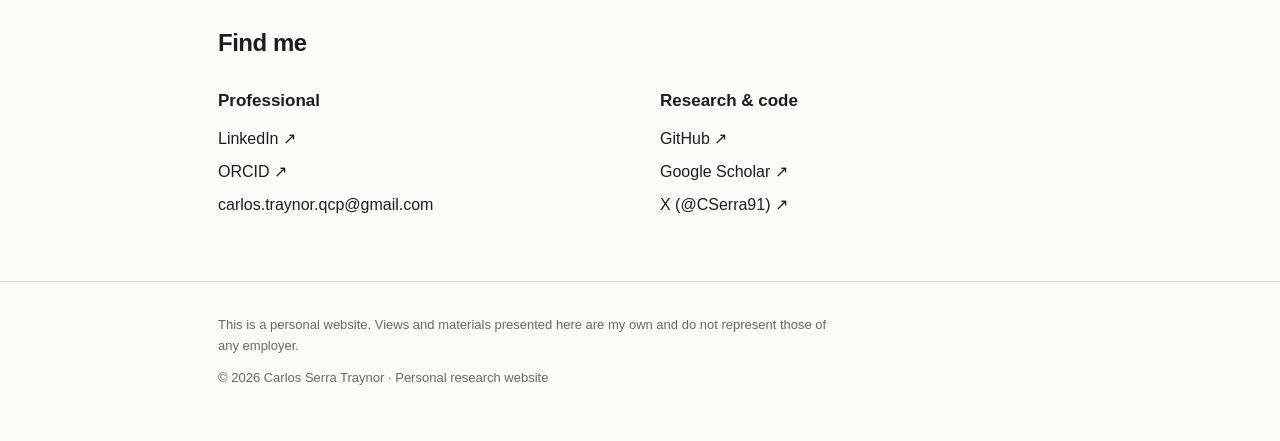
==== commit 62d230b7: "Remove the simtte pages; link to the package website instead" ====
--- a/index.html
+++ b/index.html
@@ -280,7 +280,7 @@
       <div class="work-list">
         <div class="work-item">
           <h3>simtte</h3>
-          <span class="work-link"><a href="simtte/">Examples</a> · <a href="https://CRAN.R-project.org/package=simtte" rel="noopener" target="_blank">CRAN ↗</a> · <a href="https://github.com/csetraynor/simtte" rel="noopener" target="_blank">GitHub ↗</a></span>
+          <span class="work-link"><a href="https://csetraynor.github.io/simtte/">Website</a> · <a href="https://CRAN.R-project.org/package=simtte" rel="noopener" target="_blank">CRAN ↗</a> · <a href="https://github.com/csetraynor/simtte" rel="noopener" target="_blank">GitHub ↗</a></span>
           <p>R package that extends mrgsolve for time-to-event simulation, with Weibull and M-spline baseline hazards, for trial design and endpoint simulation.</p>
         </div>
         <div class="work-item">
